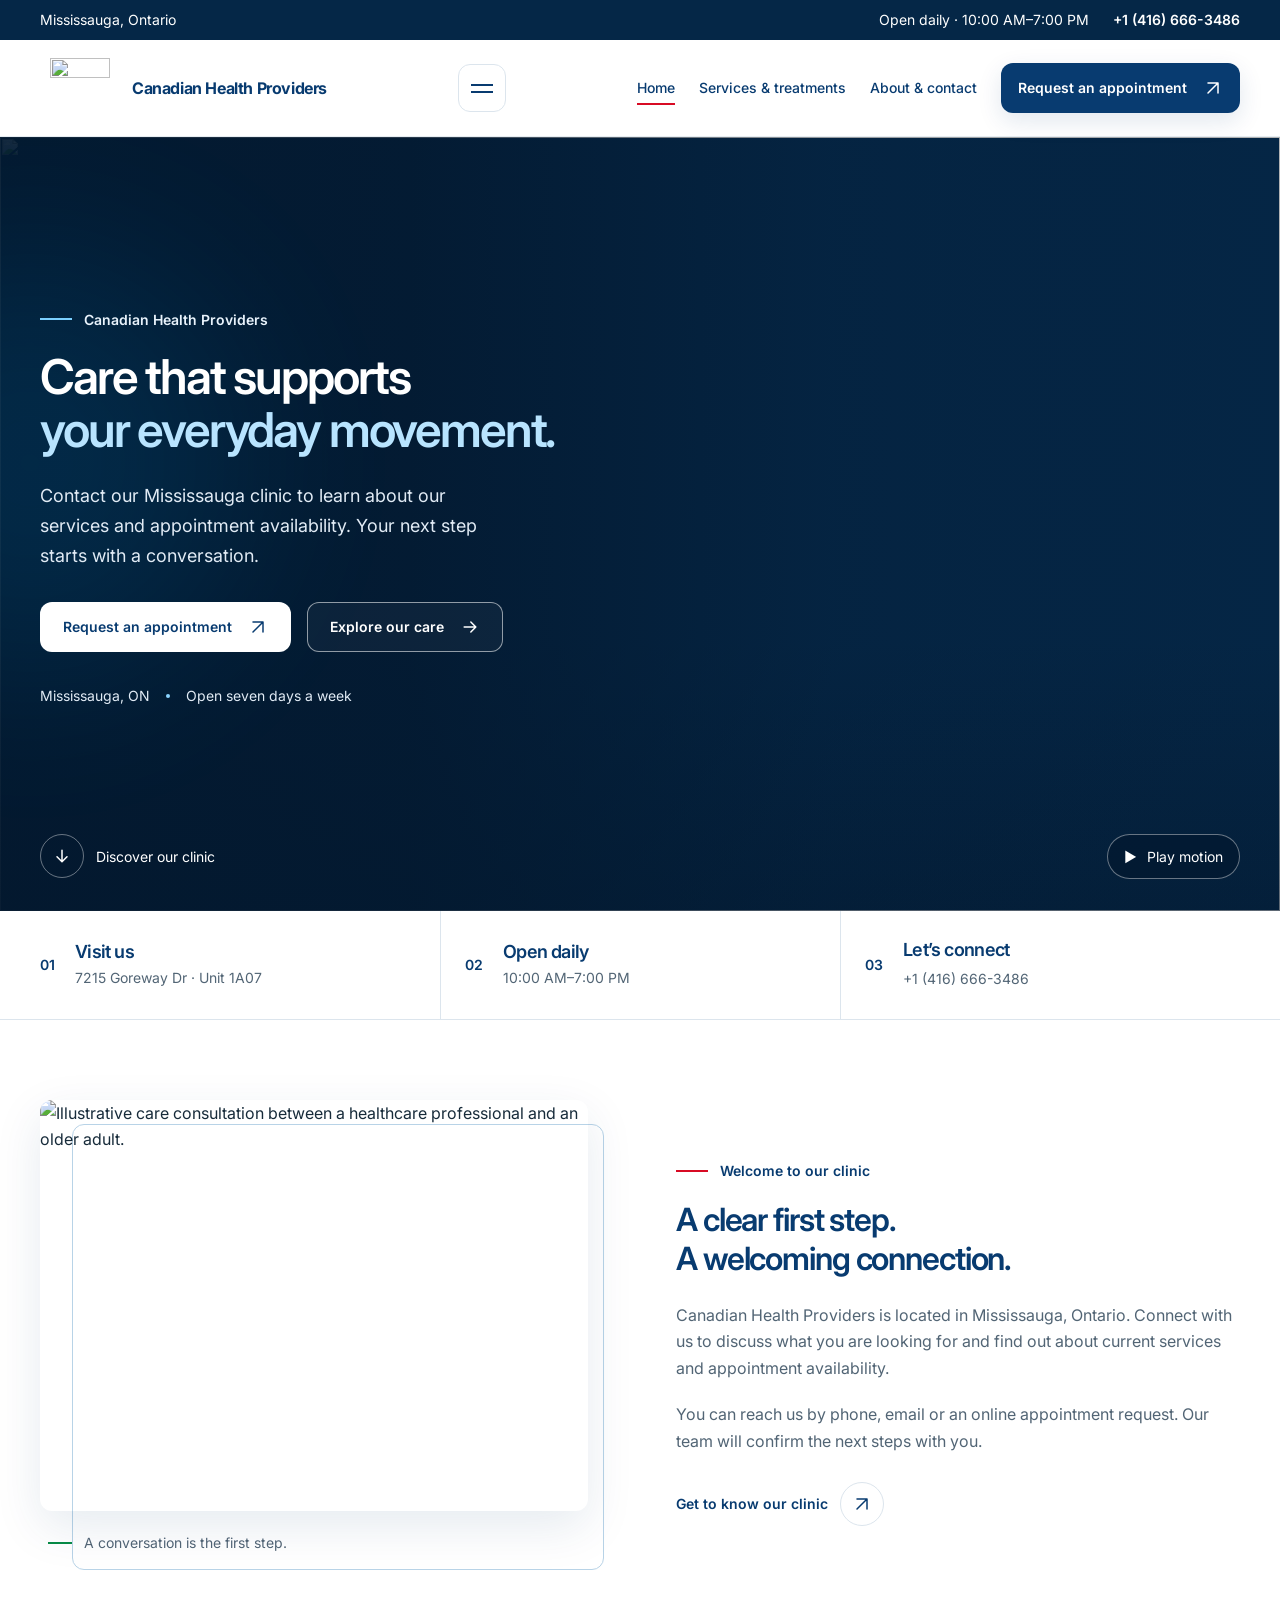
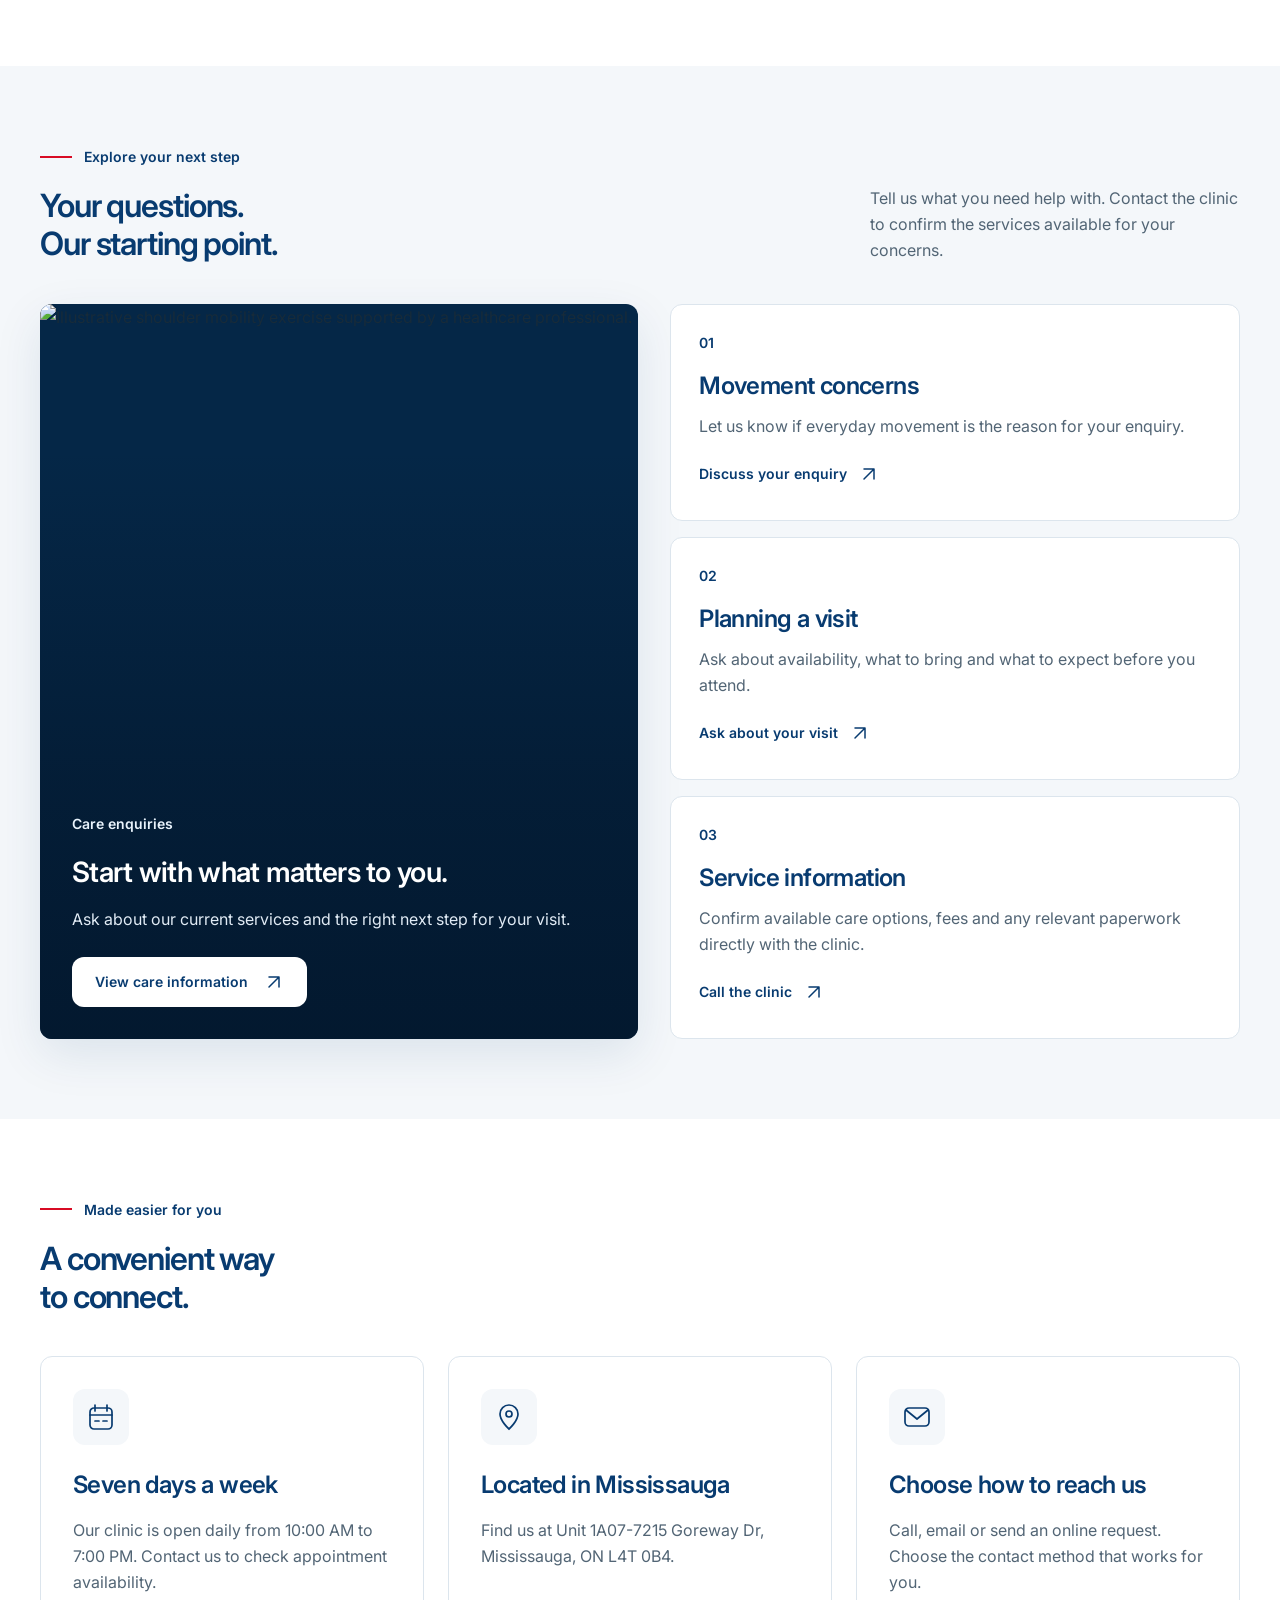
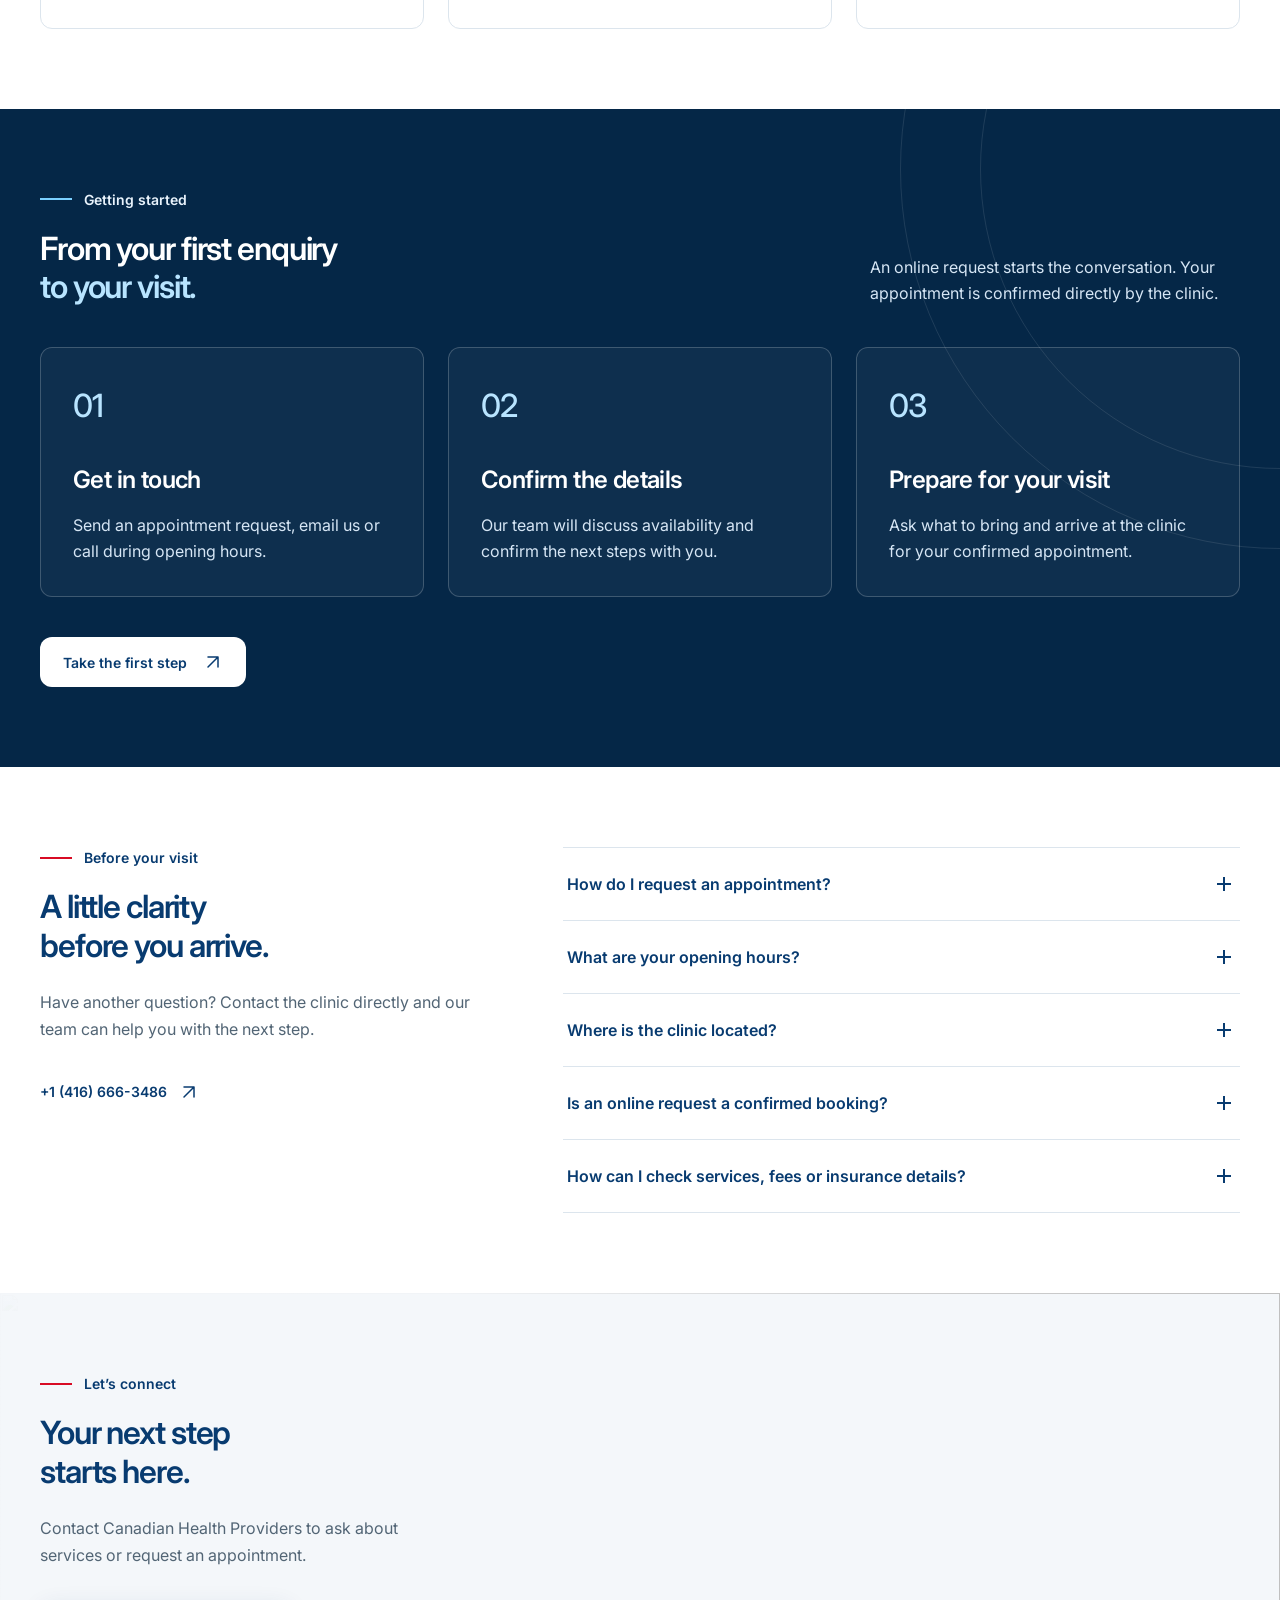
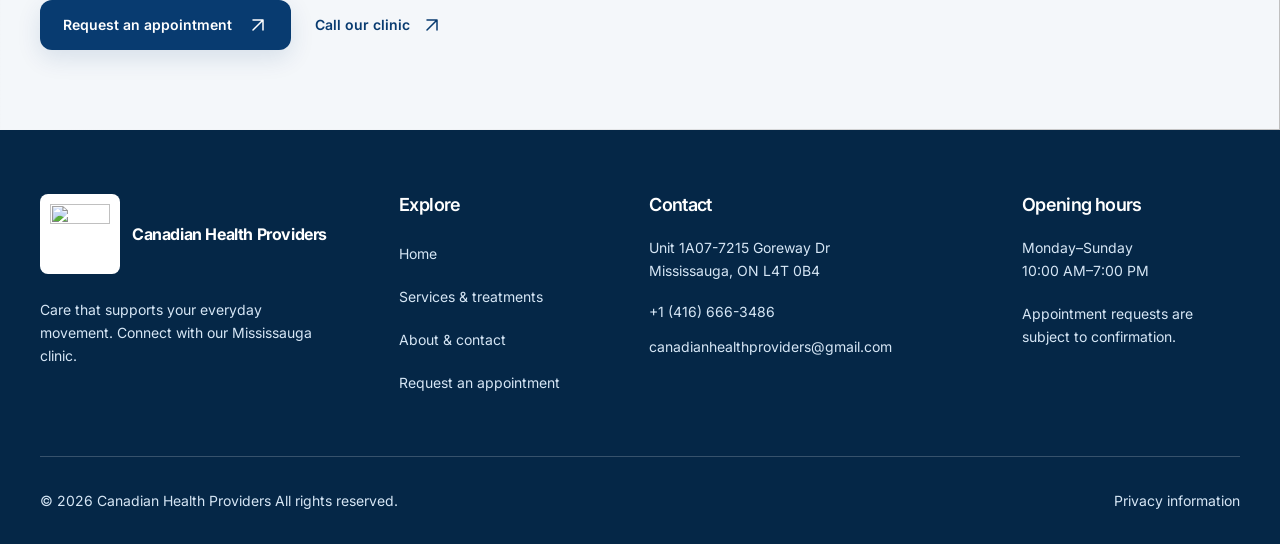
==== index.html @ deeae1c4 "Initial website upload" ====
<!DOCTYPE html>
<html lang="en-CA">
<head>
  <meta charset="UTF-8">
  <meta name="viewport" content="width=device-width, initial-scale=1">
  <meta name="theme-color" content="#083B70">

  <title>Canadian Health Providers | Mississauga</title>
  <meta
    name="description"
    content="Connect with Canadian Health Providers in Mississauga. Explore our care approach, find our clinic and request an appointment."
  >

  <link rel="icon" type="image/png" href="Images/logo.png">
  <link rel="preconnect" href="https://fonts.googleapis.com">
  <link rel="preconnect" href="https://fonts.gstatic.com" crossorigin>
  <link
    href="https://fonts.googleapis.com/css2?family=Inter:wght@400;500;600;700&display=swap"
    rel="stylesheet"
  >
  <link rel="stylesheet" href="style.css">
  <script src="script.js" defer></script>
</head>

<body class="page-home">
    <!-- Animated opening screen -->
<div
  class="opening-screen"
  id="opening-screen"
  aria-hidden="true"
  hidden
>
  <div class="opening-screen__content">
    <div class="opening-screen__logo">
      <img
        src="Images/logo.png"
        alt=""
        width="160"
        height="160"
      >
    </div>

    <p class="opening-screen__name">
      Canadian Health Providers
    </p>

    <div class="opening-screen__line"></div>
  </div>
</div>
  <a class="skip-link" href="#main-content">Skip to content</a>

  <!-- Decorative custom cursor; enabled for mouse users by JavaScript. -->
  <div class="custom-cursor" aria-hidden="true" hidden>
    <span class="custom-cursor__dot"></span>
    <span class="custom-cursor__ring"></span>
    <svg viewBox="0 0 24 24" fill="none">
      <path
        d="M6 18 18 6M6 6h12v12"
        stroke="currentColor"
        stroke-width="1.8"
        stroke-linecap="round"
        stroke-linejoin="round"
      />
    </svg>
  </div>

  <!-- Shared arrow icon. -->
  <svg
    class="svg-definitions"
    width="0"
    height="0"
    aria-hidden="true"
    focusable="false"
  >
    <defs>
      <symbol id="icon-arrow" viewBox="0 0 24 24">
        <path
          d="M5 12h14m-6-6 6 6-6 6"
          fill="none"
          stroke="currentColor"
          stroke-width="1.8"
          stroke-linecap="round"
          stroke-linejoin="round"
        />
      </symbol>
      <symbol id="icon-arrow-up-right" viewBox="0 0 24 24">
        <path
          d="M6 18 18 6M6 6h12v12"
          fill="none"
          stroke="currentColor"
          stroke-width="1.8"
          stroke-linecap="round"
          stroke-linejoin="round"
        />
      </symbol>
    </defs>
  </svg>

  <div class="topbar">
    <div class="container topbar__inner">
      <p>Mississauga, Ontario</p>

      <div class="topbar__contact">
        <span>Open daily · 10:00 AM–7:00 PM</span>
        <a href="tel:+14166663486">+1 (416) 666-3486</a>
      </div>
    </div>
  </div>

  <header class="site-header" id="site-header">
    <div class="container header__inner">
      <a
        class="brand"
        href="index.html"
        aria-label="Canadian Health Providers — Home"
      >
        <span class="brand__logo">
          <img
            src="Images/logo.png"
            alt=""
            width="72"
            height="72"
          >
        </span>

        <span class="brand__text">
  <span class="brand__name">Canadian Health Providers</span>
</span>
      </a>

      <!-- JavaScript enables the mobile menu button. -->
      <button
        class="menu-toggle"
        type="button"
        aria-label="Open navigation"
        aria-controls="primary-navigation"
        aria-expanded="false"
        hidden
      >
        <span></span>
        <span></span>
      </button>

      <nav
        class="primary-navigation"
        id="primary-navigation"
        aria-label="Main navigation"
      >
        <ul class="navigation-list">
          <li>
            <a href="index.html" aria-current="page">Home</a>
          </li>
          <li>
            <a href="services.html">Services &amp; treatments</a>
          </li>
          <li>
            <a href="about-contact.html">About &amp; contact</a>
          </li>
        </ul>

        <a
          class="button button--primary header__appointment"
          href="about-contact.html#appointment"
        >
          <span>Request an appointment</span>
          <svg class="icon" aria-hidden="true">
            <use href="#icon-arrow-up-right"></use>
          </svg>
        </a>
      </nav>
    </div>
  </header>

  <main id="main-content">
    <!-- CINEMATIC HERO -->
    <section class="hero" aria-labelledby="hero-title">
      <div class="hero__media" aria-hidden="true">
        <!-- Remains visible if video cannot load or motion is reduced. -->
        <img
          class="hero__poster"
          src="Images/hero-3d-health.png"
          alt=""
          width="1672"
          height="941"
          fetchpriority="high"
        >

        <!-- JavaScript starts playback when motion preferences allow. -->
        <video
          class="hero__video"
          id="hero-video"
          muted
          loop
          playsinline
          preload="none"
          poster="Video/hero-3d-health.mp4"
          tabindex="-1"
        >
          <source
            src="Video/hero-3d-health.mp4"
            type="video/mp4"
          >
        </video>

        <div class="hero__overlay"></div>
        <div class="hero__glow hero__glow--blue"></div>
      </div>

      <div class="container hero__inner">
        <div class="hero__content">
          <p class="eyebrow eyebrow--light" data-reveal>
            <span class="eyebrow__line" aria-hidden="true"></span>
            Canadian Health Providers
          </p>

          <h1 id="hero-title" data-reveal>
            Care that supports
            <span class="hero__title-accent">your everyday movement.</span>
          </h1>

          <p class="hero__description" data-reveal>
            Contact our Mississauga clinic to learn about our services
            and appointment availability. Your next step starts with
            a conversation.
          </p>

          <div class="hero__actions" data-reveal>
            <a
              class="button button--light"
              href="about-contact.html#appointment"
            >
              <span>Request an appointment</span>
              <svg class="icon" aria-hidden="true">
                <use href="#icon-arrow-up-right"></use>
              </svg>
            </a>

            <a
              class="button button--outline-light"
              href="services.html"
            >
              <span>Explore our care</span>
              <svg class="icon" aria-hidden="true">
                <use href="#icon-arrow"></use>
              </svg>
            </a>
          </div>

          <div class="hero__details" data-reveal>
            <span>Mississauga, ON</span>
            <span class="hero__details-divider" aria-hidden="true"></span>
            <span>Open seven days a week</span>
          </div>
        </div>
      </div>

      <div class="container hero__bottom">
        <a class="scroll-cue" href="#welcome">
          <span class="scroll-cue__circle" aria-hidden="true">
            <svg viewBox="0 0 24 24" fill="none">
              <path
                d="M12 5v14m-6-6 6 6 6-6"
                stroke="currentColor"
                stroke-width="1.8"
                stroke-linecap="round"
                stroke-linejoin="round"
              />
            </svg>
          </span>
          <span>Discover our clinic</span>
        </a>

        <button
          class="video-control"
          type="button"
          aria-controls="hero-video"
          aria-label="Pause background video"
          hidden
        >
          <span class="video-control__icon" aria-hidden="true">Ⅱ</span>
          <span class="video-control__label">Pause motion</span>
        </button>
      </div>
    </section>

    <!-- CONFIRMED CLINIC INFORMATION -->
    <section class="clinic-strip" aria-label="Clinic information">
      <div class="container clinic-strip__grid">
        <div class="clinic-strip__item">
          <span class="clinic-strip__number" aria-hidden="true">01</span>
          <div>
            <h2>Visit us</h2>
            <p>7215 Goreway Dr · Unit 1A07</p>
          </div>
        </div>

        <div class="clinic-strip__item">
          <span class="clinic-strip__number" aria-hidden="true">02</span>
          <div>
            <h2>Open daily</h2>
            <p>10:00 AM–7:00 PM</p>
          </div>
        </div>

        <div class="clinic-strip__item">
          <span class="clinic-strip__number" aria-hidden="true">03</span>
          <div>
            <h2>Let’s connect</h2>
            <a href="tel:+14166663486">+1 (416) 666-3486</a>
          </div>
        </div>
      </div>
    </section>

    <!-- WELCOME / ABOUT PREVIEW -->
    <section
      class="section welcome"
      id="welcome"
      aria-labelledby="welcome-title"
    >
      <div class="container split-layout">
        <div class="visual-composition" data-reveal>
          <div class="visual-composition__frame" data-tilt>
            <img
              src="Images/personalised-care.png"
              alt="Illustrative care consultation between a healthcare professional and an older adult."
              width="1448"
              height="1086"
              loading="lazy"
              decoding="async"
            >
          </div>

          <div class="visual-composition__accent" aria-hidden="true"></div>

          <div class="visual-caption">
            <span class="visual-caption__line" aria-hidden="true"></span>
            <p>A conversation is the first step.</p>
          </div>
        </div>

        <div class="section-copy">
          <p class="eyebrow" data-reveal>
            <span class="eyebrow__line" aria-hidden="true"></span>
            Welcome to our clinic
          </p>

          <h2 id="welcome-title" data-reveal>
            A clear first step.
            <span class="text-accent">A welcoming connection.</span>
          </h2>

          <p data-reveal>
            Canadian Health Providers is located in Mississauga,
            Ontario. Connect with us to discuss what you are looking
            for and find out about current services and appointment
            availability.
          </p>

          <p data-reveal>
            You can reach us by phone, email or an online appointment
            request. Our team will confirm the next steps with you.
          </p>

          <a
            class="text-link"
            href="about-contact.html"
            data-reveal
          >
            <span>Get to know our clinic</span>
            <span class="text-link__arrow" aria-hidden="true">
              <svg class="icon">
                <use href="#icon-arrow-up-right"></use>
              </svg>
            </span>
          </a>
        </div>
      </div>
    </section>

    <!-- CARE OVERVIEW -->
    <section
      class="section care-overview section--surface"
      aria-labelledby="care-title"
    >
      <div class="container">
        <div class="section-heading">
          <div>
            <p class="eyebrow" data-reveal>
              <span class="eyebrow__line" aria-hidden="true"></span>
              Explore your next step
            </p>

            <h2 id="care-title" data-reveal>
              Your questions.
              <span class="text-accent">Our starting point.</span>
            </h2>
          </div>

          <p class="section-heading__description" data-reveal>
            Tell us what you need help with. Contact the clinic to
            confirm the services available for your concerns.
          </p>
        </div>

        <!-- General enquiry topics, not an unconfirmed service list. -->
        <div class="care-grid">
          <article class="care-feature" data-reveal data-tilt>
            <img
              src="Images/physiotherapy-care.png"
              alt="Illustrative shoulder mobility exercise supported by a healthcare professional."
              width="1448"
              height="1086"
              loading="lazy"
              decoding="async"
            >

            <div class="care-feature__overlay"></div>

            <div class="care-feature__content">
              <p class="eyebrow eyebrow--light">Care enquiries</p>
              <h3>Start with what matters to you.</h3>
              <p>
                Ask about our current services and the right next step
                for your visit.
              </p>

              <a class="button button--light" href="services.html">
                <span>View care information</span>
                <svg class="icon" aria-hidden="true">
                  <use href="#icon-arrow-up-right"></use>
                </svg>
              </a>
            </div>
          </article>

          <div class="care-topics">
            <article class="topic-card" data-reveal>
              <span class="topic-card__number">01</span>
              <h3>Movement concerns</h3>
              <p>
                Let us know if everyday movement is the reason
                for your enquiry.
              </p>
              <a
                class="text-link"
                href="about-contact.html#appointment"
              >
                <span>Discuss your enquiry</span>
                <svg class="icon" aria-hidden="true">
                  <use href="#icon-arrow-up-right"></use>
                </svg>
              </a>
            </article>

            <article class="topic-card" data-reveal>
              <span class="topic-card__number">02</span>
              <h3>Planning a visit</h3>
              <p>
                Ask about availability, what to bring and what to
                expect before you attend.
              </p>
              <a
                class="text-link"
                href="about-contact.html#appointment"
              >
                <span>Ask about your visit</span>
                <svg class="icon" aria-hidden="true">
                  <use href="#icon-arrow-up-right"></use>
                </svg>
              </a>
            </article>

            <article class="topic-card" data-reveal>
              <span class="topic-card__number">03</span>
              <h3>Service information</h3>
              <p>
                Confirm available care options, fees and any
                relevant paperwork directly with the clinic.
              </p>
              <a
                class="text-link"
                href="tel:+14166663486"
              >
                <span>Call the clinic</span>
                <svg class="icon" aria-hidden="true">
                  <use href="#icon-arrow-up-right"></use>
                </svg>
              </a>
            </article>
          </div>
        </div>
      </div>
    </section>

    <!-- WHY CONNECT -->
    <section
      class="section clinic-benefits"
      aria-labelledby="benefits-title"
    >
      <div class="container">
        <div class="section-heading">
          <div>
            <p class="eyebrow" data-reveal>
              <span class="eyebrow__line" aria-hidden="true"></span>
              Made easier for you
            </p>
            <h2 id="benefits-title" data-reveal>
              A convenient way
              <span class="text-accent">to connect.</span>
            </h2>
          </div>
        </div>

        <div class="benefits-grid">
          <article class="benefit-card" data-reveal data-tilt>
            <div class="benefit-card__icon" aria-hidden="true">
              <svg viewBox="0 0 32 32" fill="none">
                <rect
                  x="5" y="7" width="22" height="21" rx="4"
                  stroke="currentColor" stroke-width="1.7"
                />
                <path
                  d="M10 4v6m12-6v6M5 14h22m-17 6h4m4 0h4"
                  stroke="currentColor" stroke-width="1.7"
                  stroke-linecap="round"
                />
              </svg>
            </div>
            <h3>Seven days a week</h3>
            <p>
              Our clinic is open daily from 10:00 AM to 7:00 PM.
              Contact us to check appointment availability.
            </p>
          </article>

          <article class="benefit-card" data-reveal data-tilt>
            <div class="benefit-card__icon" aria-hidden="true">
              <svg viewBox="0 0 32 32" fill="none">
                <path
                  d="M25 13c0 7-9 15-9 15S7 20 7 13a9 9 0 1 1 18 0Z"
                  stroke="currentColor" stroke-width="1.7"
                />
                <circle
                  cx="16" cy="13" r="3"
                  stroke="currentColor" stroke-width="1.7"
                />
              </svg>
            </div>
            <h3>Located in Mississauga</h3>
            <p>
              Find us at Unit 1A07-7215 Goreway Dr,
              Mississauga, ON L4T 0B4.
            </p>
          </article>

          <article class="benefit-card" data-reveal data-tilt>
            <div class="benefit-card__icon" aria-hidden="true">
              <svg viewBox="0 0 32 32" fill="none">
                <rect
                  x="4" y="7" width="24" height="18" rx="4"
                  stroke="currentColor" stroke-width="1.7"
                />
                <path
                  d="m5 9 11 9L27 9"
                  stroke="currentColor" stroke-width="1.7"
                  stroke-linecap="round" stroke-linejoin="round"
                />
              </svg>
            </div>
            <h3>Choose how to reach us</h3>
            <p>
              Call, email or send an online request. Choose the
              contact method that works for you.
            </p>
          </article>
        </div>
      </div>
    </section>

    <!-- APPOINTMENT PROCESS -->
    <section
      class="section process section--navy"
      aria-labelledby="process-title"
    >
      <div class="process__decoration" aria-hidden="true">
        <span></span>
        <span></span>
      </div>

      <div class="container">
        <div class="section-heading">
          <div>
            <p class="eyebrow eyebrow--light" data-reveal>
              <span class="eyebrow__line" aria-hidden="true"></span>
              Getting started
            </p>
            <h2 id="process-title" data-reveal>
              From your first enquiry
              <span class="text-accent-light">to your visit.</span>
            </h2>
          </div>

          <p class="section-heading__description" data-reveal>
            An online request starts the conversation.
            Your appointment is confirmed directly by the clinic.
          </p>
        </div>

        <ol class="process-grid">
          <li class="process-card" data-reveal>
            <span class="process-card__number">01</span>
            <h3>Get in touch</h3>
            <p>
              Send an appointment request, email us or call
              during opening hours.
            </p>
          </li>

          <li class="process-card" data-reveal>
            <span class="process-card__number">02</span>
            <h3>Confirm the details</h3>
            <p>
              Our team will discuss availability and confirm
              the next steps with you.
            </p>
          </li>

          <li class="process-card" data-reveal>
            <span class="process-card__number">03</span>
            <h3>Prepare for your visit</h3>
            <p>
              Ask what to bring and arrive at the clinic
              for your confirmed appointment.
            </p>
          </li>
        </ol>

        <div class="section-action" data-reveal>
          <a
            class="button button--light"
            href="about-contact.html#appointment"
          >
            <span>Take the first step</span>
            <svg class="icon" aria-hidden="true">
              <use href="#icon-arrow-up-right"></use>
            </svg>
          </a>
        </div>
      </div>
    </section>

    <!--
      TEAM SECTION TEMPLATE
      Keep hidden until real photos, names and credentials are supplied.
      Future CSS must preserve the hidden attribute.
    -->
    <section
      class="section team-section"
      id="team"
      aria-labelledby="team-title"
      hidden
    >
      <div class="container">
        <div class="section-heading">
          <div>
            <p class="eyebrow">The people behind your care</p>
            <h2 id="team-title">Meet our team</h2>
          </div>
        </div>

        <div class="team-grid">
          <article class="team-card">
            <div class="team-card__photo"></div>
            <div class="team-card__content">
              <h3>Team member name</h3>
              <p class="team-card__role">Confirmed role</p>
              <p>Approved profile and qualifications.</p>
            </div>
          </article>

          <article class="team-card">
            <div class="team-card__photo"></div>
            <div class="team-card__content">
              <h3>Team member name</h3>
              <p class="team-card__role">Confirmed role</p>
              <p>Approved profile and qualifications.</p>
            </div>
          </article>

          <article class="team-card">
            <div class="team-card__photo"></div>
            <div class="team-card__content">
              <h3>Team member name</h3>
              <p class="team-card__role">Confirmed role</p>
              <p>Approved profile and qualifications.</p>
            </div>
          </article>
        </div>
      </div>
    </section>

    <!-- FAQ: ONLY CURRENTLY CONFIRMED INFORMATION -->
    <section
      class="section faq-section"
      aria-labelledby="faq-title"
    >
      <div class="container faq-layout">
        <div class="section-copy">
          <p class="eyebrow" data-reveal>
            <span class="eyebrow__line" aria-hidden="true"></span>
            Before your visit
          </p>

          <h2 id="faq-title" data-reveal>
            A little clarity
            <span class="text-accent">before you arrive.</span>
          </h2>

          <p data-reveal>
            Have another question? Contact the clinic directly
            and our team can help you with the next step.
          </p>

          <a
            class="text-link"
            href="tel:+14166663486"
            data-reveal
          >
            <span>+1 (416) 666-3486</span>
            <svg class="icon" aria-hidden="true">
              <use href="#icon-arrow-up-right"></use>
            </svg>
          </a>
        </div>

        <div class="faq-list" data-reveal>
          <details class="faq-item">
            <summary>
              <span>How do I request an appointment?</span>
              <span class="faq-item__indicator" aria-hidden="true"></span>
            </summary>
            <div class="faq-item__answer">
              <p>
                Use the online request form, email
                <a href="mailto:canadianhealthproviders@gmail.com">
                  canadianhealthproviders@gmail.com
                </a>
                or call
                <a href="tel:+14166663486">+1 (416) 666-3486</a>.
                The clinic will confirm appointment availability.
              </p>
            </div>
          </details>

          <details class="faq-item">
            <summary>
              <span>What are your opening hours?</span>
              <span class="faq-item__indicator" aria-hidden="true"></span>
            </summary>
            <div class="faq-item__answer">
              <p>
                We are open Monday through Sunday,
                from 10:00 AM to 7:00 PM.
              </p>
            </div>
          </details>

          <details class="faq-item">
            <summary>
              <span>Where is the clinic located?</span>
              <span class="faq-item__indicator" aria-hidden="true"></span>
            </summary>
            <div class="faq-item__answer">
              <p>
                Unit 1A07-7215 Goreway Dr,
                Mississauga, ON L4T 0B4.
              </p>
            </div>
          </details>

          <details class="faq-item">
            <summary>
              <span>Is an online request a confirmed booking?</span>
              <span class="faq-item__indicator" aria-hidden="true"></span>
            </summary>
            <div class="faq-item__answer">
              <p>
                No. An appointment request is subject to confirmation.
                Please wait for the clinic to confirm your appointment
                date and time.
              </p>
            </div>
          </details>

          <details class="faq-item">
            <summary>
              <span>How can I check services, fees or insurance details?</span>
              <span class="faq-item__indicator" aria-hidden="true"></span>
            </summary>
            <div class="faq-item__answer">
              <p>
                Please contact the clinic before your visit for current
                service information, fees, referral requirements and
                insurance or billing arrangements.
              </p>
            </div>
          </details>
        </div>
      </div>
    </section>

    <!-- CINEMATIC CONTACT BANNER -->
    <section
      class="contact-banner"
      aria-labelledby="contact-banner-title"
    >
      <div class="contact-banner__media" aria-hidden="true">
        <img
          src="Images/contact-banner.png"
          alt=""
          width="1672"
          height="941"
          loading="lazy"
          decoding="async"
        >
        <div class="contact-banner__overlay"></div>
      </div>

      <div class="container contact-banner__inner">
        <div class="contact-banner__content">
          <p class="eyebrow" data-reveal>
            <span class="eyebrow__line" aria-hidden="true"></span>
            Let’s connect
          </p>

          <h2 id="contact-banner-title" data-reveal>
            Your next step
            <span class="text-accent">starts here.</span>
          </h2>

          <p data-reveal>
            Contact Canadian Health Providers to ask about
            services or request an appointment.
          </p>

          <div class="contact-banner__actions" data-reveal>
            <a
              class="button button--primary"
              href="about-contact.html#appointment"
            >
              <span>Request an appointment</span>
              <svg class="icon" aria-hidden="true">
                <use href="#icon-arrow-up-right"></use>
              </svg>
            </a>

            <a
              class="text-link"
              href="tel:+14166663486"
            >
              <span>Call our clinic</span>
              <svg class="icon" aria-hidden="true">
                <use href="#icon-arrow-up-right"></use>
              </svg>
            </a>
          </div>
        </div>
      </div>
    </section>
  </main>

  <!-- FOOTER -->
  <footer class="site-footer">
    <div class="container footer__main">
      <div class="footer__brand-column">
        <a
          class="brand brand--footer"
          href="index.html"
          aria-label="Canadian Health Providers — Home"
        >
          <span class="brand__logo">
            <img
              src="Images/logo.png"
              alt=""
              width="72"
              height="72"
              loading="lazy"
            >
          </span>

          <span class="brand__text">
  <span class="brand__name">Canadian Health Providers</span>
</span>
        </a>

        <p>
          Care that supports your everyday movement.
          Connect with our Mississauga clinic.
        </p>
      </div>

      <div class="footer__column">
        <h2>Explore</h2>
        <nav aria-label="Footer navigation">
          <ul>
            <li><a href="index.html">Home</a></li>
            <li>
              <a href="services.html">Services &amp; treatments</a>
            </li>
            <li>
              <a href="about-contact.html">About &amp; contact</a>
            </li>
            <li>
              <a href="about-contact.html#appointment">
                Request an appointment
              </a>
            </li>
          </ul>
        </nav>
      </div>

      <div class="footer__column">
        <h2>Contact</h2>
        <address>
          <p>
            Unit 1A07-7215 Goreway Dr<br>
            Mississauga, ON L4T 0B4
          </p>
          <a href="tel:+14166663486">+1 (416) 666-3486</a>
          <a href="mailto:canadianhealthproviders@gmail.com">
            canadianhealthproviders@gmail.com
          </a>
        </address>
      </div>

      <div class="footer__column">
        <h2>Opening hours</h2>
        <p>Monday–Sunday</p>
        <p>10:00 AM–7:00 PM</p>
        <p class="footer__note">
          Appointment requests are subject to confirmation.
        </p>
      </div>
    </div>

    <div class="container footer__bottom">
      <p>
        &copy; <span data-current-year>2026</span>
        Canadian Health Providers All rights reserved.
      </p>

      <a href="about-contact.html#privacy">Privacy information</a>
    </div>
  </footer>

  <a
    class="mobile-appointment"
    href="about-contact.html#appointment"
  >
    <span>Request an appointment</span>
    <svg class="icon" aria-hidden="true">
      <use href="#icon-arrow-up-right"></use>
    </svg>
  </a>

  <a
    class="back-to-top"
    href="#site-header"
    aria-label="Back to top"
    hidden
  >
    <svg viewBox="0 0 24 24" fill="none" aria-hidden="true">
      <path
        d="M12 19V5m-6 6 6-6 6 6"
        stroke="currentColor"
        stroke-width="1.8"
        stroke-linecap="round"
        stroke-linejoin="round"
      />
    </svg>
  </a>
</body>
</html>
---- style.css ----
/* =========================================
   Canadian Health ProvidersS — SHARED STYLES
   ========================================= */

:root {
  --navy: #083b70;
  --navy-deep: #052747;
  --red: #d80b24;
  --green: #078b46;
  --blue: #009dea;
  --ink: #172b3a;
  --surface: #f4f7fa;
  --white: #ffffff;
  --muted: #526575;
  --border: #dce5ed;
  --radius: 12px;
  --shadow: 0 16px 48px rgb(8 59 112 / 10%);
  --ease: cubic-bezier(.22, 1, .36, 1);
  --header-height: 96px;
}

*,
*::before,
*::after {
  box-sizing: border-box;
}

[hidden] {
  display: none !important;
}

html {
  scroll-behavior: smooth;
  scroll-padding-top: calc(var(--header-height) + 24px);
}

body {
  margin: 0;
  color: var(--ink);
  background: var(--white);
  font-family: "Inter", Arial, sans-serif;
  font-size: 16px;
  line-height: 1.65;
  -webkit-font-smoothing: antialiased;
}

body.menu-open {
  overflow: hidden;
}

::selection {
  color: var(--white);
  background: var(--navy);
}

h1,
h2,
h3,
p,
ul,
ol,
figure {
  margin: 0;
}

h1,
h2,
h3 {
  color: var(--navy);
  font-weight: 600;
  text-wrap: balance;
}

h1 {
  font-size: clamp(36px, 4vw, 48px);
  line-height: 1.12;
  letter-spacing: -.045em;
}

h2 {
  font-size: clamp(28px, 3vw, 32px);
  line-height: 1.2;
  letter-spacing: -.035em;
}

h3 {
  font-size: clamp(20px, 2vw, 24px);
  line-height: 1.3;
  letter-spacing: -.025em;
}

p {
  overflow-wrap: break-word;
}

a {
  color: var(--navy);
  text-decoration: none;
  text-underline-offset: 4px;
}

button,
input,
select,
textarea {
  font: inherit;
}

button,
select {
  cursor: pointer;
}

button {
  color: inherit;
}

button,
input,
select,
textarea {
  -webkit-tap-highlight-color: transparent;
}

img,
video {
  display: block;
  max-width: 100%;
}

img {
  height: auto;
}

svg {
  display: block;
}

address {
  font-style: normal;
}

button,
a,
input,
select,
textarea,
summary {
  touch-action: manipulation;
}

:focus-visible {
  outline: 3px solid var(--navy);
  outline-offset: 5px;
}

.section--navy :focus-visible,
.hero :focus-visible,
.page-hero :focus-visible,
.site-footer :focus-visible {
  outline-color: var(--white);
}

.container {
  width: min(1200px, calc(100% - 48px));
  margin-inline: auto;
}

.section {
  padding-block: 80px;
  position: relative;
}

.section--surface {
  background: var(--surface);
}

.section--navy {
  color: var(--white);
  background: var(--navy-deep);
  overflow: hidden;
}

.section--navy h2,
.section--navy h3 {
  color: var(--white);
}

.icon {
  width: 24px;
  height: 24px;
  flex-shrink: 0;
}

.svg-definitions {
  position: absolute;
  overflow: hidden;
  pointer-events: none;
}

.skip-link {
  position: fixed;
  top: 12px;
  left: 24px;
  z-index: 1000;
  padding: 12px 20px;
  border-radius: 8px;
  background: var(--white);
  color: var(--navy);
  transform: translateY(-160%);
}

.skip-link:focus {
  transform: translateY(0);
}

/* Buttons and links */

.button {
  min-height: 48px;
  display: inline-flex;
  align-items: center;
  justify-content: center;
  gap: 16px;
  padding: 14px 22px;
  border: 1px solid transparent;
  border-radius: var(--radius);
  font-size: 14px;
  font-weight: 600;
  line-height: 1.4;
  text-align: center;
  transition:
    transform .35s var(--ease),
    background .25s ease,
    box-shadow .35s ease;
}

.button .icon {
  width: 20px;
  height: 20px;
  transition: transform .35s var(--ease);
}

.button--primary {
  background: var(--navy);
  color: var(--white);
  box-shadow: 0 8px 24px rgb(8 59 112 / 12%);
}

.button--light {
  background: var(--white);
  color: var(--navy);
}

.button--outline-light {
  color: var(--white);
  border-color: rgb(255 255 255 / 55%);
  background: rgb(255 255 255 / 4%);
}

.text-link {
  display: inline-flex;
  align-items: center;
  gap: 12px;
  min-height: 44px;
  font-weight: 600;
  font-size: 14px;
}

.text-link .icon {
  width: 20px;
  height: 20px;
  transition: transform .35s var(--ease);
}

.text-link__arrow {
  display: grid;
  place-items: center;
  width: 44px;
  height: 44px;
  border: 1px solid var(--border);
  border-radius: 50%;
}

.eyebrow {
  display: flex;
  align-items: center;
  gap: 12px;
  margin-bottom: 20px;
  color: var(--navy);
  font-size: 14px;
  font-weight: 600;
  line-height: 1.5;
}

.eyebrow__line {
  width: 32px;
  height: 2px;
  flex-shrink: 0;
  background: var(--red);
}

.eyebrow--light {
  color: #e9f3fc;
}

.eyebrow--light .eyebrow__line {
  background: #7bd0ff;
}

.text-accent {
  display: block;
  color: var(--navy);
}

.text-accent-light,
.hero__title-accent {
  display: block;
  color: #b8e4ff;
}

/* Header */

.topbar {
  background: var(--navy-deep);
  color: var(--white);
  font-size: 14px;
}

.topbar__inner,
.topbar__contact {
  display: flex;
  align-items: center;
  gap: 24px;
}

.topbar__inner {
  justify-content: space-between;
  min-height: 40px;
}

.topbar a {
  color: var(--white);
  font-weight: 600;
}

.site-header {
  position: sticky;
  top: 0;
  z-index: 100;
  background: rgb(255 255 255 / 96%);
  border-bottom: 1px solid rgb(220 229 237 / 70%);
  transition: box-shadow .3s ease;
}

.site-header.is-scrolled {
  box-shadow: 0 8px 32px rgb(8 59 112 / 8%);
}

.header__inner {
  display: flex;
  align-items: center;
  justify-content: space-between;
  gap: 24px;
  min-height: var(--header-height);
}

.brand {
  display: inline-flex;
  align-items: center;
  gap: 12px;
  flex-shrink: 0;
}

.brand__logo {
  display: grid;
  place-items: center;
  padding: 10px;
  background: var(--white);
}

/* Preserve the original logo aspect ratio and artwork. */
.brand__logo img {
  width: 60px;
  height: auto;
  max-height: 72px;
  object-fit: contain;
}

.brand__text {
  display: flex;
  flex-direction: column;
  color: var(--navy);
}

.brand__name {
  font-size: 16px;
  font-weight: 700;
  line-height: 1.25;
  letter-spacing: -.025em;
}

.primary-navigation {
  display: flex;
  align-items: center;
  gap: 24px;
}

.navigation-list {
  display: flex;
  align-items: center;
  gap: 24px;
  padding: 0;
  list-style: none;
}

.navigation-list a {
  position: relative;
  display: flex;
  align-items: center;
  min-height: 44px;
  font-size: 14px;
  font-weight: 500;
  white-space: nowrap;
}

.navigation-list a::after {
  content: "";
  position: absolute;
  left: 0;
  right: 0;
  bottom: 5px;
  height: 2px;
  background: var(--red);
  transform: scaleX(0);
  transform-origin: left;
  transition: transform .3s var(--ease);
}

.navigation-list a[aria-current="page"]::after {
  transform: scaleX(1);
}

.header__appointment {
  padding-inline: 16px;
}

.menu-toggle {
  width: 48px;
  height: 48px;
  padding: 12px;
  border: 1px solid var(--border);
  border-radius: 12px;
  background: var(--white);
  flex-shrink: 0;
}

.menu-toggle span {
  display: block;
  width: 22px;
  height: 2px;
  margin-block: 5px;
  background: var(--navy);
  transition: transform .3s ease;
}

.menu-toggle[aria-expanded="true"] span:first-child {
  transform: translateY(3.5px) rotate(45deg);
}

.menu-toggle[aria-expanded="true"] span:last-child {
  transform: translateY(-3.5px) rotate(-45deg);
}

/* Cinematic home hero */

.hero {
  position: relative;
  min-height: 640px;
  min-height: min(780px, 86svh);
  display: flex;
  align-items: center;
  isolation: isolate;
  overflow: hidden;
  color: var(--white);
  background: var(--navy-deep);
}

.hero__media,
.hero__poster,
.hero__video,
.hero__overlay,
.page-hero__media,
.page-hero__media img,
.page-hero__overlay,
.contact-banner__media,
.contact-banner__media img,
.contact-banner__overlay {
  position: absolute;
  inset: 0;
  width: 100%;
  height: 100%;
}

.hero__media {
  z-index: -2;
}

.hero__poster,
.hero__video {
  object-fit: cover;
  object-position: 65% center;
}

.hero__video {
  opacity: 0;
  transition: opacity 1s ease;
}

.hero__video.is-playing {
  opacity: 1;
}

.hero__overlay {
  background:
    linear-gradient(
      90deg,
      rgb(3 24 46 / 93%) 0%,
      rgb(3 24 46 / 80%) 32%,
      rgb(3 24 46 / 22%) 65%,
      rgb(3 24 46 / 8%) 100%
    ),
    linear-gradient(0deg, rgb(3 24 46 / 48%), transparent 35%);
}

.hero__glow {
  position: absolute;
  width: 420px;
  height: 420px;
  border-radius: 50%;
  pointer-events: none;
  filter: blur(90px);
  opacity: .12;
}

.hero__glow--blue {
  left: -180px;
  top: 15%;
  background: var(--blue);
}

.hero__inner {
  padding-block: 88px 120px;
}

.hero__content {
  max-width: 520px;
}

.hero h1 {
  color: var(--white);
  margin-bottom: 24px;
}

.hero__description,
.page-hero__description {
  max-width: 470px;
  color: #e1ebf5;
  font-size: 18px;
  line-height: 1.65;
}

.hero__actions {
  display: flex;
  flex-wrap: wrap;
  gap: 16px;
  margin-top: 32px;
}

.hero__details {
  display: flex;
  align-items: center;
  flex-wrap: wrap;
  gap: 16px;
  margin-top: 32px;
  color: #e1ebf5;
  font-size: 14px;
}

.hero__details-divider {
  width: 4px;
  height: 4px;
  border-radius: 50%;
  background: #8bd5ff;
}

.hero__bottom {
  position: absolute;
  bottom: 32px;
  left: 0;
  right: 0;
  display: flex;
  justify-content: space-between;
  align-items: center;
  gap: 16px;
}

.scroll-cue {
  display: inline-flex;
  align-items: center;
  gap: 12px;
  color: var(--white);
  font-size: 14px;
}

.scroll-cue__circle {
  display: grid;
  place-items: center;
  width: 44px;
  height: 44px;
  border: 1px solid rgb(255 255 255 / 40%);
  border-radius: 50%;
}

.scroll-cue__circle svg {
  width: 20px;
  height: 20px;
}

.video-control {
  display: inline-flex;
  align-items: center;
  gap: 10px;
  min-height: 44px;
  padding: 10px 16px;
  border: 1px solid rgb(255 255 255 / 40%);
  border-radius: 30px;
  color: var(--white);
  background: rgb(3 24 46 / 65%);
  font-size: 14px;
}

/* Clinic strip */

.clinic-strip {
  border-bottom: 1px solid var(--border);
  background: var(--white);
}

.clinic-strip__grid {
  display: grid;
  grid-template-columns: repeat(3, minmax(0, 1fr));
}

.clinic-strip__item {
  display: flex;
  align-items: center;
  gap: 20px;
  padding: 28px 24px;
}

.clinic-strip__item:first-child {
  padding-left: 0;
}

.clinic-strip__item + .clinic-strip__item {
  border-left: 1px solid var(--border);
}

.clinic-strip__number {
  color: var(--navy);
  font-size: 14px;
  font-weight: 600;
}

.clinic-strip h2 {
  font-size: 18px;
  margin-bottom: 4px;
}

.clinic-strip p,
.clinic-strip a {
  font-size: 14px;
  color: var(--muted);
}

/* Shared sections */

.split-layout {
  display: grid;
  grid-template-columns: minmax(0, 1fr) minmax(0, 1fr);
  gap: 72px;
  align-items: center;
}

.section-copy {
  min-width: 0;
}

.section-copy h2 {
  margin-bottom: 24px;
}

.section-copy > p:not(.eyebrow) {
  margin-bottom: 20px;
  color: var(--muted);
}

.section-copy > .text-link {
  margin-top: 8px;
}

.section-heading {
  display: flex;
  justify-content: space-between;
  align-items: flex-end;
  gap: 40px;
  margin-bottom: 40px;
}

.section-heading > div {
  max-width: 620px;
}

.section-heading__description {
  max-width: 370px;
  color: var(--muted);
}

.section--navy .section-heading__description {
  color: #d6e6f5;
}

.visual-composition {
  position: relative;
  padding: 0 16px 32px 0;
  min-width: 0;
}

.visual-composition__frame {
  position: relative;
  overflow: hidden;
  border-radius: var(--radius);
  box-shadow: var(--shadow);
  z-index: 1;
}

.visual-composition__frame img {
  width: 100%;
  aspect-ratio: 4 / 3;
  object-fit: cover;
}

.visual-composition__accent {
  position: absolute;
  right: 0;
  top: 24px;
  bottom: 16px;
  left: 32px;
  border: 1px solid #b8d3e7;
  border-radius: var(--radius);
}

.visual-caption {
  position: relative;
  display: flex;
  align-items: center;
  gap: 12px;
  padding: 20px 8px 0;
  color: var(--muted);
  font-size: 14px;
}

.visual-caption__line {
  width: 24px;
  height: 2px;
  background: var(--green);
}

/* Care cards */

.care-grid {
  display: grid;
  grid-template-columns: minmax(0, 1.05fr) minmax(0, 1fr);
  gap: 32px;
}

.care-feature {
  position: relative;
  min-height: 600px;
  overflow: hidden;
  border-radius: var(--radius);
  background: var(--navy-deep);
  isolation: isolate;
  box-shadow: var(--shadow);
}

.care-feature > img,
.care-feature__overlay {
  position: absolute;
  inset: 0;
  width: 100%;
  height: 100%;
}

.care-feature > img {
  object-fit: cover;
  object-position: center;
  z-index: -2;
  transition: transform .8s var(--ease);
}

.care-feature__overlay {
  z-index: -1;
  background: linear-gradient(
    0deg,
    rgb(3 24 46 / 96%) 0%,
    rgb(3 24 46 / 65%) 35%,
    transparent 80%
  );
}

.care-feature__content {
  position: absolute;
  left: 32px;
  right: 32px;
  bottom: 32px;
  color: var(--white);
}

.care-feature h3 {
  color: var(--white);
  font-size: 28px;
  margin-bottom: 16px;
}

.care-feature__content > p:not(.eyebrow) {
  color: #e1ebf5;
  margin-bottom: 24px;
}

.care-topics {
  display: grid;
  gap: 16px;
}

.topic-card {
  position: relative;
  padding: 24px 28px;
  border: 1px solid var(--border);
  border-radius: var(--radius);
  background: var(--white);
}

.topic-card__number {
  display: inline-block;
  margin-bottom: 16px;
  color: var(--navy);
  font-size: 14px;
  font-weight: 600;
}

.topic-card h3 {
  margin-bottom: 12px;
}

.topic-card > p {
  color: var(--muted);
  margin-bottom: 12px;
}

/* Benefits */

.benefits-grid,
.service-grid,
.team-grid {
  display: grid;
  grid-template-columns: repeat(3, minmax(0, 1fr));
  gap: 24px;
}

.benefit-card {
  min-width: 0;
  padding: 32px;
  border: 1px solid var(--border);
  border-radius: var(--radius);
  background: var(--white);
  transition:
    box-shadow .4s ease,
    border-color .4s ease;
}

.benefit-card__icon {
  display: grid;
  place-items: center;
  width: 56px;
  height: 56px;
  margin-bottom: 24px;
  border-radius: 12px;
  color: var(--navy);
  background: var(--surface);
}

.benefit-card__icon svg {
  width: 32px;
  height: 32px;
}

.benefit-card h3 {
  margin-bottom: 16px;
}

.benefit-card > p {
  color: var(--muted);
}

.benefit-card .text-link {
  margin-top: 20px;
}

.contact-email {
  overflow-wrap: anywhere;
  align-items: flex-start;
}

.contact-email > span {
  min-width: 0;
}

/* Process */

.process__decoration {
  position: absolute;
  inset: 0;
  pointer-events: none;
  overflow: hidden;
}

.process__decoration span {
  position: absolute;
  width: 600px;
  height: 600px;
  right: -300px;
  top: -240px;
  border: 1px solid rgb(255 255 255 / 10%);
  border-radius: 50%;
}

.process__decoration span:last-child {
  width: 760px;
  height: 760px;
  right: -380px;
  top: -320px;
}

.process .container {
  position: relative;
}

.process-grid {
  display: grid;
  grid-template-columns: repeat(3, minmax(0, 1fr));
  gap: 24px;
  list-style: none;
  padding: 0;
}

.process-card {
  padding: 32px;
  border: 1px solid rgb(255 255 255 / 20%);
  border-radius: var(--radius);
  background: rgb(255 255 255 / 4%);
}

.process-card__number {
  display: block;
  margin-bottom: 32px;
  color: #b8e4ff;
  font-size: 32px;
  font-weight: 500;
  letter-spacing: -.04em;
}

.process-card h3 {
  margin-bottom: 16px;
}

.process-card p {
  color: #d6e6f5;
}

.section-action {
  margin-top: 40px;
}

/* FAQ */

.faq-layout {
  display: grid;
  grid-template-columns: minmax(0, .8fr) minmax(0, 1.2fr);
  align-items: start;
  gap: 72px;
}

.faq-item {
  border-bottom: 1px solid var(--border);
}

.faq-item:first-child {
  border-top: 1px solid var(--border);
}

.faq-item summary {
  display: flex;
  align-items: center;
  justify-content: space-between;
  gap: 20px;
  min-height: 72px;
  padding: 20px 4px;
  color: var(--navy);
  font-weight: 600;
  cursor: pointer;
  list-style: none;
}

.faq-item summary::-webkit-details-marker {
  display: none;
}

.faq-item__indicator {
  width: 24px;
  height: 24px;
  position: relative;
  flex-shrink: 0;
}

.faq-item__indicator::before,
.faq-item__indicator::after {
  content: "";
  position: absolute;
  top: 11px;
  left: 5px;
  width: 14px;
  height: 2px;
  background: var(--navy);
  transition: transform .25s ease;
}

.faq-item__indicator::after {
  transform: rotate(90deg);
}

.faq-item[open] .faq-item__indicator::after {
  transform: rotate(0);
}

.faq-item__answer {
  padding: 0 36px 24px 4px;
  color: var(--muted);
}

.faq-item__answer a {
  text-decoration: underline;
  overflow-wrap: anywhere;
}

/* Contact banner */

.contact-banner {
  position: relative;
  isolation: isolate;
  overflow: hidden;
  background: var(--surface);
}

.contact-banner__media {
  z-index: -1;
}

.contact-banner__media img {
  object-fit: cover;
  object-position: center right;
}

.contact-banner__overlay {
  background: linear-gradient(
    90deg,
    rgb(244 247 250 / 98%) 0%,
    rgb(244 247 250 / 94%) 35%,
    rgb(244 247 250 / 30%) 68%,
    transparent 100%
  );
}

.contact-banner__inner {
  padding-block: 80px;
  min-height: 400px;
  display: flex;
  align-items: center;
}

.contact-banner__content {
  max-width: 510px;
}

.contact-banner h2 {
  margin-bottom: 24px;
}

.contact-banner__content > p:not(.eyebrow) {
  color: var(--muted);
  max-width: 420px;
}

.contact-banner__actions {
  display: flex;
  align-items: center;
  flex-wrap: wrap;
  gap: 24px;
  margin-top: 32px;
}

/* Inner-page heroes */

.page-hero {
  position: relative;
  isolation: isolate;
  overflow: hidden;
  color: var(--white);
  background: var(--navy-deep);
}

.page-hero__media {
  z-index: -2;
}

.page-hero__media img {
  object-fit: cover;
  object-position: 75% 40%;
}

.page-hero__overlay {
  background: linear-gradient(
    90deg,
    rgb(3 24 46 / 98%) 0%,
    rgb(3 24 46 / 88%) 40%,
    rgb(3 24 46 / 40%) 75%,
    rgb(3 24 46 / 25%) 100%
  );
}

.page-hero__inner {
  position: relative;
  padding-block: 32px 72px;
}

.breadcrumbs {
  margin-bottom: 48px;
}

.breadcrumbs ol {
  display: flex;
  flex-wrap: wrap;
  gap: 12px;
  padding: 0;
  list-style: none;
  font-size: 14px;
  color: #d6e6f5;
}

.breadcrumbs li + li::before {
  content: "/";
  margin-right: 12px;
  color: #9cb5cd;
}

.breadcrumbs a {
  color: var(--white);
}

.page-hero__content {
  position: relative;
  max-width: 550px;
}

.page-hero h1 {
  color: var(--white);
  margin-bottom: 24px;
}

.page-hero__decoration {
  position: absolute;
  inset: 0;
  pointer-events: none;
  z-index: -1;
}

.page-hero__decoration span {
  position: absolute;
  bottom: -240px;
  right: -80px;
  width: 520px;
  height: 520px;
  border: 1px solid rgb(255 255 255 / 12%);
  border-radius: 50%;
}

.page-hero__decoration span:last-child {
  width: 640px;
  height: 640px;
  bottom: -300px;
  right: -140px;
}

/* Future service and team cards */

.service-card,
.team-card {
  overflow: hidden;
  border: 1px solid var(--border);
  border-radius: var(--radius);
  background: var(--white);
}

.service-card__visual,
.team-card__photo {
  aspect-ratio: 4 / 3;
  background: var(--surface);
  overflow: hidden;
}

.service-card__visual img,
.team-card__photo img {
  width: 100%;
  height: 100%;
  object-fit: cover;
}

.service-card__content,
.team-card__content {
  padding: 24px;
}

.service-card__number {
  display: block;
  margin-bottom: 16px;
  font-size: 14px;
  color: var(--navy);
}

.service-card h3,
.team-card h3 {
  margin-bottom: 12px;
}

.service-card p,
.team-card p {
  color: var(--muted);
}

.service-card .text-link {
  margin-top: 20px;
}

.team-card__role {
  font-size: 14px;
  font-weight: 600;
  margin-bottom: 16px;
}

/* Appointment page */

.appointment-layout {
  display: grid;
  grid-template-columns: minmax(0, .85fr) minmax(0, 1.15fr);
  align-items: start;
  gap: 64px;
}

.appointment-info {
  min-width: 0;
}

.appointment-info h2 {
  margin-bottom: 24px;
}

.appointment-info > p:not(.eyebrow) {
  color: var(--muted);
}

.appointment-info__note {
  margin-top: 32px;
  padding: 24px;
  border-left: 3px solid var(--navy);
  border-radius: 0 12px 12px 0;
  background: var(--surface);
}

.appointment-info__note h3,
.appointment-info__hours h3 {
  font-size: 20px;
  margin-bottom: 12px;
}

.appointment-info__note p {
  color: var(--muted);
  font-size: 14px;
}

.appointment-info__hours {
  margin-top: 32px;
}

.appointment-info__hours strong {
  color: var(--navy);
  font-weight: 600;
}

.appointment-info__visual {
  margin-top: 32px;
  overflow: hidden;
  border-radius: var(--radius);
}

.appointment-info__visual img {
  width: 100%;
  aspect-ratio: 16 / 9;
  object-fit: cover;
}

.appointment-panel {
  min-width: 0;
  padding: 32px;
  border: 1px solid var(--border);
  border-radius: var(--radius);
  background: var(--white);
  box-shadow: var(--shadow);
}

.appointment-panel__heading {
  margin-bottom: 32px;
}

.appointment-panel__heading h3 {
  margin-bottom: 12px;
}

.appointment-panel__heading p {
  color: var(--muted);
  font-size: 14px;
}

.form-field {
  margin-bottom: 24px;
  min-width: 0;
}

.form-field label {
  display: block;
  color: var(--ink);
  font-size: 14px;
  font-weight: 600;
  margin-bottom: 8px;
}

.form-field input,
.form-field select,
.form-field textarea {
  display: block;
  width: 100%;
  min-width: 0;
  min-height: 48px;
  padding: 12px 14px;
  border: 1px solid #afbecb;
  border-radius: 8px;
  background: var(--white);
  color: var(--ink);
  font-size: 16px;
  line-height: 1.5;
  transition: border-color .2s ease, box-shadow .2s ease;
}

.form-field textarea {
  resize: vertical;
  min-height: 144px;
}

.form-field input:focus,
.form-field select:focus,
.form-field textarea:focus {
  border-color: var(--navy);
  box-shadow: 0 0 0 3px rgb(8 59 112 / 10%);
}

.form-field [aria-invalid="true"] {
  border-color: var(--red);
}

.form-row {
  display: grid;
  grid-template-columns: repeat(2, minmax(0, 1fr));
  gap: 16px;
}

.form-row .form-field {
  margin-bottom: 8px;
}

.form-help {
  color: var(--muted);
  font-size: 14px;
  margin-top: 8px;
}

#contact-details-help {
  margin-bottom: 24px;
}

.form-privacy-note {
  font-size: 14px;
  color: var(--muted);
  margin-bottom: 24px;
}

.form-privacy-note a {
  text-decoration: underline;
}

.form-submit {
  width: 100%;
}

.form-submit:disabled {
  opacity: .65;
  cursor: progress;
}

.form-status {
  font-size: 14px;
  margin-top: 16px;
}

.form-status:empty {
  display: none;
}

.form-status.is-success {
  color: var(--navy);
  border-left: 3px solid var(--green);
  background: var(--surface);
  padding: 16px;
}

.form-status.is-error {
  color: #a3091c;
  border-left: 3px solid var(--red);
  background: #fff4f5;
  padding: 16px;
}

/* Location and privacy */

.location-layout {
  display: grid;
  grid-template-columns: minmax(0, .7fr) minmax(0, 1.3fr);
  gap: 40px;
  align-items: stretch;
}

.location-details {
  min-width: 0;
  padding: 32px;
  border: 1px solid var(--border);
  border-radius: var(--radius);
  background: var(--white);
}

.location-details > h3 {
  margin-bottom: 20px;
}

.location-details address {
  color: var(--muted);
}

.location-details__hours {
  margin-block: 32px;
}

.location-details__hours h3 {
  font-size: 20px;
  margin-bottom: 16px;
}

.hours-list {
  margin: 0;
  font-size: 14px;
}

.hours-list > div {
  display: flex;
  justify-content: space-between;
  gap: 16px;
  padding-block: 12px;
  border-bottom: 1px solid var(--border);
}

.hours-list dt {
  font-weight: 500;
}

.hours-list dd {
  margin: 0;
  text-align: right;
  color: var(--muted);
}

.location-map {
  overflow: hidden;
  min-width: 0;
  border: 1px solid var(--border);
  border-radius: var(--radius);
  background: var(--white);
}

.location-map iframe {
  display: block;
  width: 100%;
  height: 440px;
  border: 0;
}

.map-caption {
  padding: 16px 24px;
  font-size: 14px;
  color: var(--muted);
}

.privacy-content {
  max-width: 900px;
}

.privacy-content h2 {
  margin-bottom: 24px;
}

.privacy-content > p:not(.eyebrow) {
  margin-bottom: 16px;
  color: var(--muted);
}

.privacy-content a {
  text-decoration: underline;
  overflow-wrap: anywhere;
}

/* Footer */

.site-footer {
  background: var(--navy-deep);
  color: #d6e6f5;
  padding-top: 64px;
}

.footer__main {
  display: grid;
  grid-template-columns: 1.2fr .8fr 1.25fr .8fr;
  gap: 32px;
  padding-bottom: 48px;
}

.brand--footer {
  margin-bottom: 24px;
}

.brand--footer .brand__logo {
  border-radius: 8px;
}

.brand--footer .brand__text {
  color: var(--white);
}

.footer__brand-column > p {
  max-width: 280px;
  font-size: 14px;
}

.footer__column {
  min-width: 0;
}

.footer__column h2 {
  color: var(--white);
  font-size: 18px;
  margin-bottom: 20px;
}

.footer__column ul {
  padding: 0;
  list-style: none;
}

.footer__column li {
  margin-bottom: 8px;
}

.footer__column a {
  display: inline-block;
  color: #d6e6f5;
  padding-block: 6px;
  font-size: 14px;
  overflow-wrap: anywhere;
}

.footer__column address a {
  display: block;
}

.footer__column p {
  font-size: 14px;
}

.footer__column address p {
  margin-bottom: 12px;
}

.footer__note {
  margin-top: 20px;
}

.footer__bottom {
  display: flex;
  align-items: center;
  justify-content: space-between;
  gap: 24px;
  padding-block: 24px;
  border-top: 1px solid rgb(255 255 255 / 20%);
  font-size: 14px;
}

.footer__bottom a {
  color: #d6e6f5;
  padding-block: 8px;
}

.mobile-appointment {
  display: none;
}

.back-to-top {
  position: fixed;
  right: 24px;
  bottom: 24px;
  z-index: 90;
  display: grid;
  place-items: center;
  width: 48px;
  height: 48px;
  border: 1px solid var(--border);
  border-radius: 50%;
  background: var(--white);
  color: var(--navy);
  box-shadow: var(--shadow);
}

.back-to-top svg {
  width: 22px;
  height: 22px;
}

/* Cursor: normal cursor remains available as a fallback. */

.custom-cursor {
  position: fixed;
  left: 0;
  top: 0;
  width: 40px;
  height: 40px;
  z-index: 999;
  pointer-events: none;
  opacity: 0;
  transition: opacity .2s ease;
  color: var(--navy);
}

.custom-cursor.is-visible {
  opacity: 1;
}

.custom-cursor__ring {
  position: absolute;
  inset: 0;
  border: 1px solid rgb(8 59 112 / 55%);
  border-radius: 50%;
  background: rgb(255 255 255 / 18%);
  transition:
    transform .25s ease,
    background .25s ease;
}

.custom-cursor__dot {
  position: absolute;
  width: 4px;
  height: 4px;
  left: 18px;
  top: 18px;
  border-radius: 50%;
  background: var(--navy);
}

.custom-cursor > svg {
  position: absolute;
  left: 10px;
  top: 10px;
  width: 20px;
  height: 20px;
  opacity: 0;
  transition: opacity .2s ease;
}

.custom-cursor.is-link .custom-cursor__ring {
  transform: scale(1.35);
  background: rgb(255 255 255 / 80%);
}

.custom-cursor.is-link .custom-cursor__dot {
  opacity: 0;
}

.custom-cursor.is-link > svg {
  opacity: 1;
}

/*
  JavaScript may add .reveal-ready after setting up the observer.
  Content stays visible if JavaScript fails or has not loaded.
*/

[data-reveal].reveal-ready {
  opacity: 0;
  transform: translateY(24px);
  transition:
    opacity .8s var(--ease),
    transform .8s var(--ease);
}

[data-reveal].reveal-ready.is-visible {
  opacity: 1;
  transform: translateY(0);
}

[data-tilt] {
  transform-style: preserve-3d;
  transition: transform .45s var(--ease);
  will-change: auto;
}

/* Mouse hover effects */

@media (hover: hover) and (pointer: fine) {
  .button:hover {
    transform: translateY(-3px);
    box-shadow: 0 12px 32px rgb(8 59 112 / 16%);
  }

  .button--primary:hover {
    background: var(--navy-deep);
  }

  .button--outline-light:hover {
    background: rgb(255 255 255 / 14%);
  }

  .button:hover .icon,
  .text-link:hover .icon {
    transform: translate(3px, -2px);
  }

  .navigation-list a:hover::after {
    transform: scaleX(1);
  }

  .care-feature:hover > img {
    transform: scale(1.035);
  }

  .benefit-card:hover {
    border-color: #aecce1;
    box-shadow: var(--shadow);
  }

  .footer__column a:hover,
  .footer__bottom a:hover {
    color: var(--white);
    text-decoration: underline;
  }
}

/* Tablet and compact desktop */

@media (max-width: 1100px) {
  .primary-navigation {
    gap: 16px;
  }

  .navigation-list {
    gap: 16px;
  }

  .header__appointment {
    max-width: 170px;
    padding-inline: 12px;
  }

  .split-layout,
  .faq-layout {
    gap: 40px;
  }

  .appointment-layout {
    gap: 32px;
  }

  .footer__main {
    grid-template-columns: repeat(2, minmax(0, 1fr));
  }
}

/* Navigation breakpoint */

@media (max-width: 960px) {
  :root {
    --header-height: 88px;
  }

  .header__inner {
    flex-wrap: wrap;
    padding-block: 8px;
    gap: 8px 16px;
  }

  .primary-navigation {
    width: 100%;
    padding-block: 12px;
    justify-content: space-between;
  }

  /* .js is added only when JavaScript is running. */
  .js .header__inner {
    flex-wrap: nowrap;
  }

  .js .menu-toggle {
    display: block;
  }

  .js .primary-navigation {
    display: none;
    position: absolute;
    top: 100%;
    left: 0;
    width: 100%;
    max-height: calc(100svh - 88px);
    overflow-y: auto;
    padding: 24px;
    background: var(--white);
    border-bottom: 1px solid var(--border);
    box-shadow: 0 20px 32px rgb(8 59 112 / 10%);
  }

  .js .primary-navigation.is-open {
    display: flex;
    align-items: stretch;
    flex-direction: column;
    gap: 24px;
  }

  .js .navigation-list {
    flex-direction: column;
    align-items: stretch;
    gap: 4px;
  }

  .js .navigation-list a {
    padding-block: 12px;
  }

  .js .header__appointment {
    max-width: none;
    width: 100%;
  }

  .benefits-grid,
  .process-grid {
    gap: 16px;
  }

  .benefit-card,
  .process-card {
    padding: 24px;
  }

  .location-layout {
    grid-template-columns: minmax(0, .9fr) minmax(0, 1.1fr);
    gap: 24px;
  }
}

/* Mobile */

@media (max-width: 767px) {
  :root {
    --header-height: 80px;
  }

  h1 {
    font-size: clamp(32px, 8.5vw, 36px);
  }

  h2 {
    font-size: 28px;
  }

  h3 {
    font-size: 20px;
  }

  .section {
    padding-block: 48px;
  }

  .topbar__inner {
    min-height: 36px;
    justify-content: center;
  }

  .topbar__inner > p,
  .topbar__contact > span {
    display: none;
  }

  .brand__logo {
    padding: 8px;
  }

  .brand__logo img {
    width: 44px;
    max-height: 56px;
  }

  .brand__name {
    font-size: 14px;
  }

  .brand {
    gap: 8px;
  }

  .primary-navigation:not(.is-open) .navigation-list {
    flex-wrap: wrap;
  }

  .hero {
    min-height: 690px;
    min-height: max(690px, 88svh);
    align-items: flex-end;
  }

  .hero__poster,
  .hero__video {
    object-position: 76% top;
  }

  .hero__overlay {
    background: linear-gradient(
      0deg,
      rgb(3 24 46 / 98%) 0%,
      rgb(3 24 46 / 92%) 38%,
      rgb(3 24 46 / 40%) 75%,
      rgb(3 24 46 / 20%) 100%
    );
  }

  .hero__inner {
    padding-block: 220px 100px;
  }

  .hero__content {
    max-width: 100%;
  }

  .hero__description,
  .page-hero__description {
    font-size: 16px;
  }

  .hero__actions {
    gap: 12px;
    margin-top: 24px;
  }

  .hero__actions .button {
    flex: 1 1 200px;
  }

  .hero__details {
    margin-top: 24px;
    gap: 12px;
  }

  .hero__bottom {
    bottom: 24px;
  }

  .scroll-cue > span:last-child {
    display: none;
  }

  .video-control {
    font-size: 14px;
  }

  .clinic-strip__grid {
    grid-template-columns: 1fr;
  }

  .clinic-strip__item,
  .clinic-strip__item:first-child {
    padding: 20px 0;
  }

  .clinic-strip__item + .clinic-strip__item {
    border-left: 0;
    border-top: 1px solid var(--border);
  }

  .split-layout,
  .care-grid,
  .faq-layout,
  .appointment-layout,
  .location-layout {
    grid-template-columns: 1fr;
    gap: 32px;
  }

  .section-heading {
    align-items: flex-start;
    flex-direction: column;
    gap: 24px;
    margin-bottom: 32px;
  }

  .section-heading__description {
    max-width: none;
  }

  .visual-composition {
    padding-right: 12px;
    padding-bottom: 24px;
  }

  .care-feature {
    min-height: 480px;
  }

  .care-feature__content {
    left: 24px;
    right: 24px;
    bottom: 24px;
  }

  .care-feature h3 {
    font-size: 24px;
  }

  .benefits-grid,
  .process-grid,
  .service-grid,
  .team-grid {
    grid-template-columns: 1fr;
    gap: 16px;
  }

  .process-card__number {
    margin-bottom: 20px;
  }

  .section-action {
    margin-top: 32px;
  }

  .contact-banner__inner {
    min-height: 440px;
    padding-block: 48px;
  }

  .contact-banner__overlay {
    background: rgb(244 247 250 / 92%);
  }

  .contact-banner__media img {
    object-position: 75% center;
  }

  .contact-banner__actions {
    gap: 16px;
    margin-top: 24px;
  }

  .page-hero__inner {
    padding-block: 24px 48px;
  }

  .breadcrumbs {
    margin-bottom: 40px;
  }

  .page-hero__overlay {
    background: linear-gradient(
      90deg,
      rgb(3 24 46 / 95%),
      rgb(3 24 46 / 78%)
    );
  }

  .page-hero__media img {
    object-position: 65% center;
  }

  .appointment-panel,
  .location-details {
    padding: 24px;
  }

  .form-row {
    grid-template-columns: 1fr;
  }

  .form-row .form-field {
    margin-bottom: 16px;
  }

  .location-map iframe {
    height: 340px;
  }

  .footer__main {
    grid-template-columns: 1fr;
    gap: 32px;
    padding-bottom: 32px;
  }

  .site-footer {
    padding-top: 48px;
    padding-bottom: calc(80px + env(safe-area-inset-bottom));
  }

  .footer__bottom {
    flex-direction: column;
    align-items: flex-start;
    gap: 12px;
  }

  .mobile-appointment {
    position: fixed;
    left: 16px;
    right: 16px;
    bottom: calc(12px + env(safe-area-inset-bottom));
    z-index: 95;
    min-height: 52px;
    display: flex;
    align-items: center;
    justify-content: center;
    gap: 16px;
    padding: 14px 20px;
    border: 1px solid rgb(255 255 255 / 30%);
    border-radius: 12px;
    background: var(--navy);
    color: var(--white);
    font-size: 14px;
    font-weight: 600;
    box-shadow: 0 8px 28px rgb(3 24 46 / 25%);
  }

  .mobile-appointment .icon {
    width: 20px;
    height: 20px;
  }

  .back-to-top {
    bottom: calc(84px + env(safe-area-inset-bottom));
    right: 16px;
    width: 44px;
    height: 44px;
  }
}

/* Small screens */

@media (max-width: 380px) {
  .brand__name {
    font-size: 13px;
  }

  .brand__logo img {
    width: 40px;
  }

  .menu-toggle {
    width: 44px;
    height: 44px;
    padding: 10px;
  }

  .button {
    padding-inline: 16px;
    gap: 12px;
  }

  .hero__details {
    font-size: 14px;
  }

  .appointment-panel,
  .benefit-card,
  .process-card,
  .location-details {
    padding: 20px;
  }

  .hours-list > div {
    flex-direction: column;
    gap: 4px;
  }

  .hours-list dd {
    text-align: left;
  }
}

/* Respect reduced-motion preferences */

@media (prefers-reduced-motion: reduce) {
  html {
    scroll-behavior: auto;
  }

  *,
  *::before,
  *::after {
    animation-duration: .01ms !important;
    animation-iteration-count: 1 !important;
    transition-duration: .01ms !important;
  }

  [data-reveal].reveal-ready {
    opacity: 1 !important;
    transform: none !important;
  }

  [data-tilt] {
    transform: none !important;
  }

  .custom-cursor,
  .hero__video {
    display: none !important;
  }
}
/* Keep the complete hero figure visible */
.hero__poster,
.hero__video {
  object-fit: contain;
  object-position: right center;
}

@media (max-width: 767px) {
  .hero__poster,
  .hero__video {
    object-position: center top;
  }
}
/* =========================================
   CINEMATIC LOGO OPENING
   ========================================= */

.opening-screen {
  position: fixed;
  inset: 0;
  z-index: 2000;
  display: grid;
  place-items: center;
  overflow: hidden;
  background: #f4f7fa;
  pointer-events: none;

  animation: openingScreenExit 0.8s
    cubic-bezier(.76, 0, .24, 1) 1.85s forwards;
}

.opening-screen__content {
  display: flex;
  flex-direction: column;
  align-items: center;
  padding: 24px;
  text-align: center;
}

.opening-screen__logo {
  padding: 24px;
  background: #ffffff;
  border-radius: 24px;
  opacity: 0;
  transform: translateY(18px) scale(.94);

  animation:
    openingLogoEnter 0.8s cubic-bezier(.22, 1, .36, 1) forwards,
    openingLogoExit 0.45s ease 1.6s forwards;
}

.opening-screen__logo img {
  width: 160px;
  height: auto;
  object-fit: contain;
}

.opening-screen__name {
  margin-top: 24px;
  color: #083b70;
  font-size: 16px;
  font-weight: 600;
  opacity: 0;
  transform: translateY(12px);

  animation:
    openingNameEnter 0.65s ease 0.25s forwards,
    openingLogoExit 0.4s ease 1.55s forwards;
}

.opening-screen__line {
  width: 120px;
  height: 2px;
  margin-top: 24px;
  background: #083b70;
  transform: scaleX(0);
  transform-origin: center;

  animation:
    openingLineEnter 0.8s ease 0.45s forwards,
    openingLogoExit 0.35s ease 1.55s forwards;
}

@keyframes openingLogoEnter {
  to {
    opacity: 1;
    transform: translateY(0) scale(1);
  }
}

@keyframes openingNameEnter {
  to {
    opacity: 1;
    transform: translateY(0);
  }
}

@keyframes openingLineEnter {
  to {
    transform: scaleX(1);
  }
}

@keyframes openingLogoExit {
  to {
    opacity: 0;
  }
}

@keyframes openingScreenExit {
  to {
    transform: translateY(-100%);
    visibility: hidden;
  }
}

/* Hero entrance after the logo opening */
body.intro-running .hero__content {
  animation: openingHeroReveal 0.9s
    cubic-bezier(.22, 1, .36, 1) 1.85s both;
}

@keyframes openingHeroReveal {
  from {
    opacity: 0;
    transform: translateY(24px);
  }

  to {
    opacity: 1;
    transform: translateY(0);
  }
}

@media (max-width: 767px) {
  .opening-screen__logo img {
    width: 120px;
  }

  .opening-screen__logo {
    padding: 20px;
  }

  .opening-screen__name {
    max-width: 260px;
    font-size: 14px;
  }
}

@media (prefers-reduced-motion: reduce) {
  .opening-screen {
    display: none !important;
  }

  body.intro-running .hero__content {
    animation: none !important;
  }
}
/* Company name on one line */
.brand__text {
  display: block;
}

.brand__name {
  display: block;
  white-space: nowrap;
  font-size: 16px;
}

@media (max-width: 1100px) and (min-width: 961px) {
  .header__inner {
    gap: 12px;
  }

  .primary-navigation,
  .navigation-list {
    gap: 12px;
  }

  .header__appointment {
    max-width: 150px;
  }

  .brand__name {
    font-size: 14px;
  }
}

@media (max-width: 767px) {
  .brand {
    gap: 6px;
  }

  .brand__logo {
    padding: 7px;
  }

  .brand__name {
    font-size: 12px;
    letter-spacing: -.035em;
  }
}

@media (max-width: 380px) {
  .brand__name {
    font-size: 11px;
  }
}

/* Keep the opening-screen name on one line too */
.opening-screen__name {
  max-width: none;
  white-space: nowrap;
  font-size: clamp(12px, 3.5vw, 16px);
}
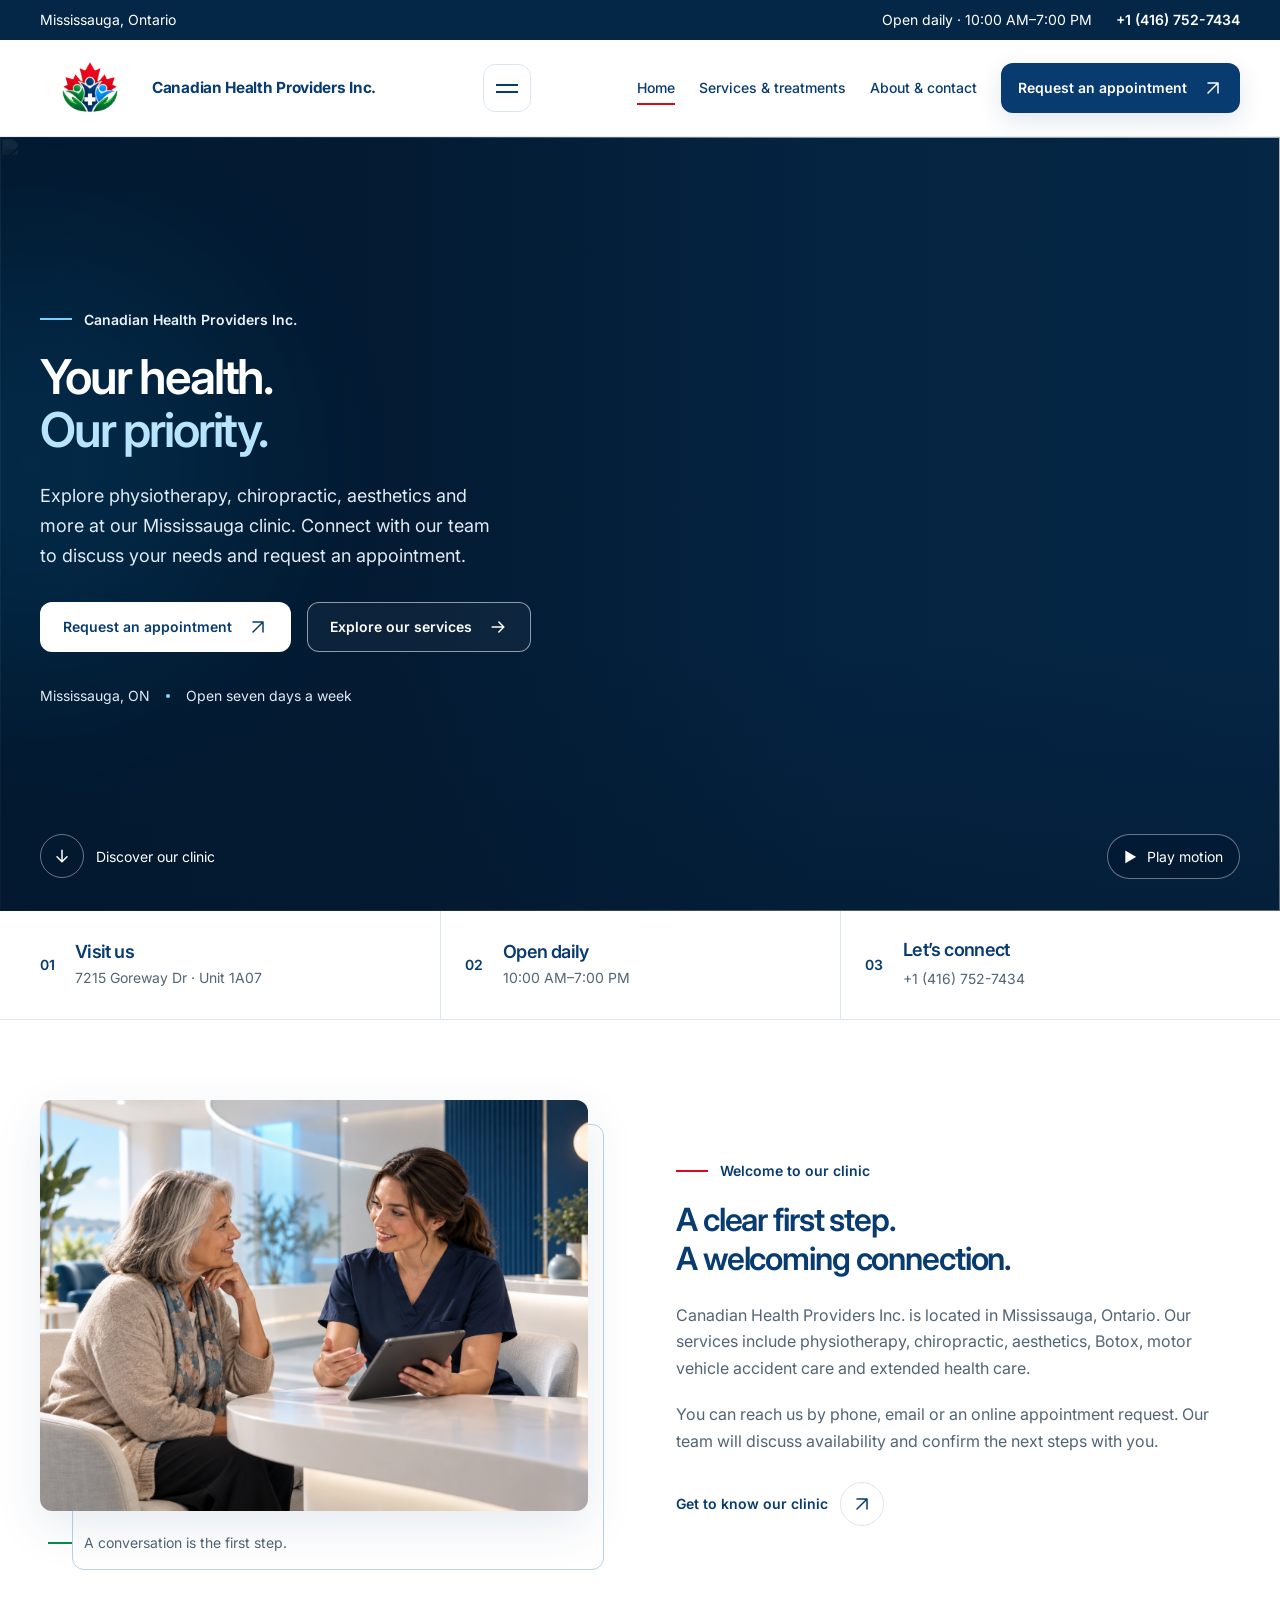
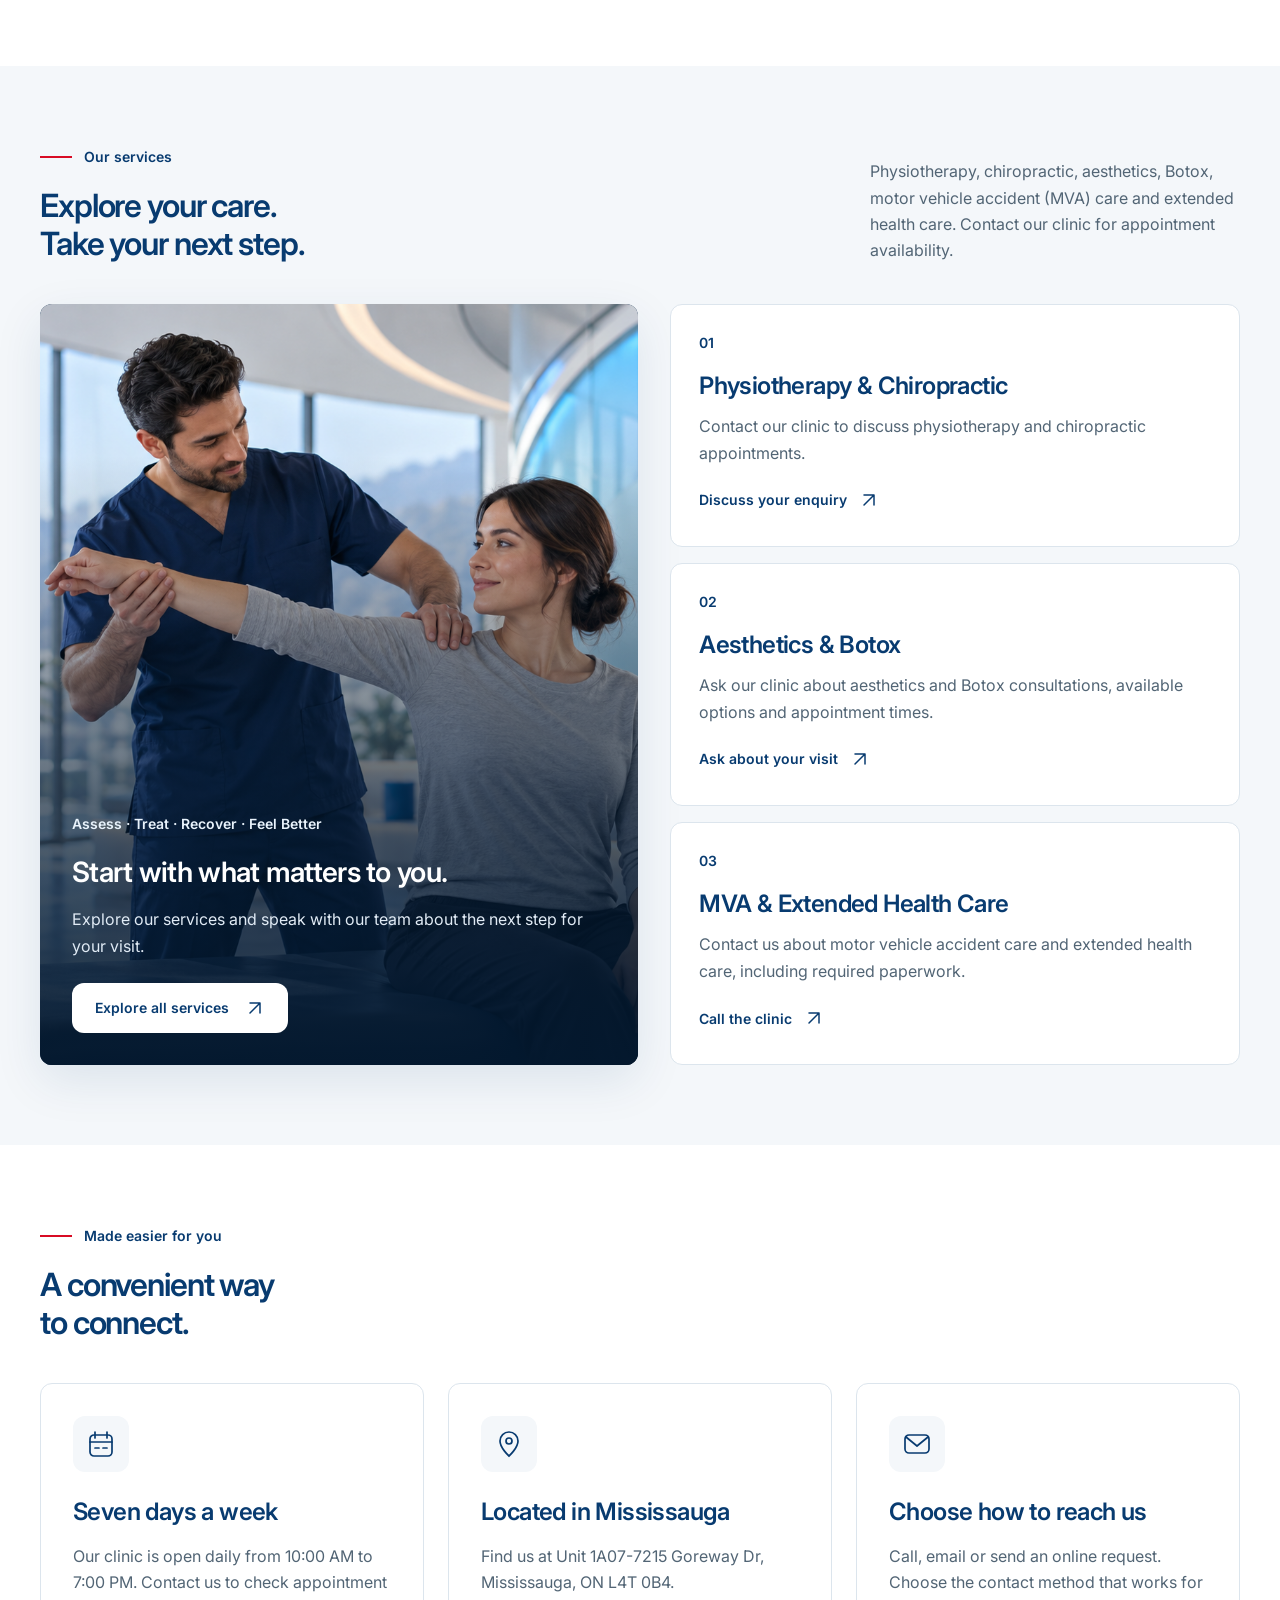
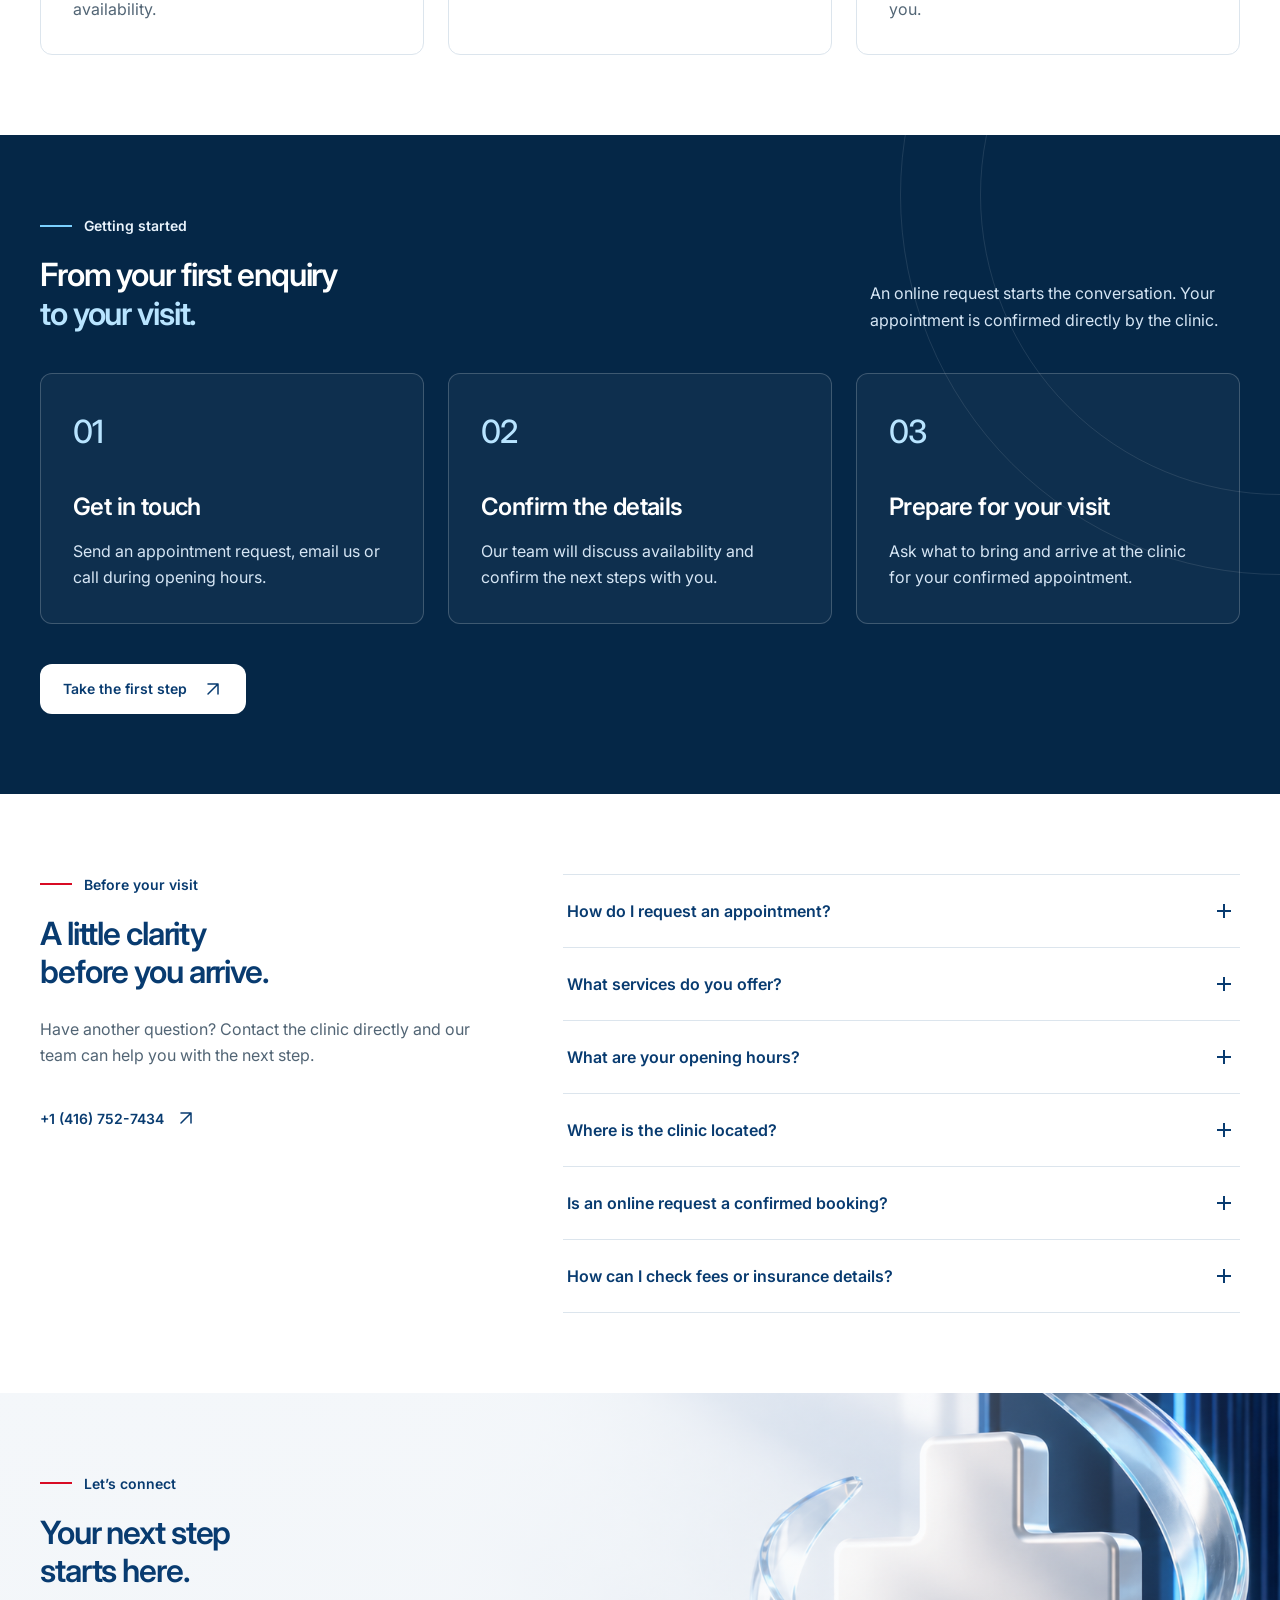
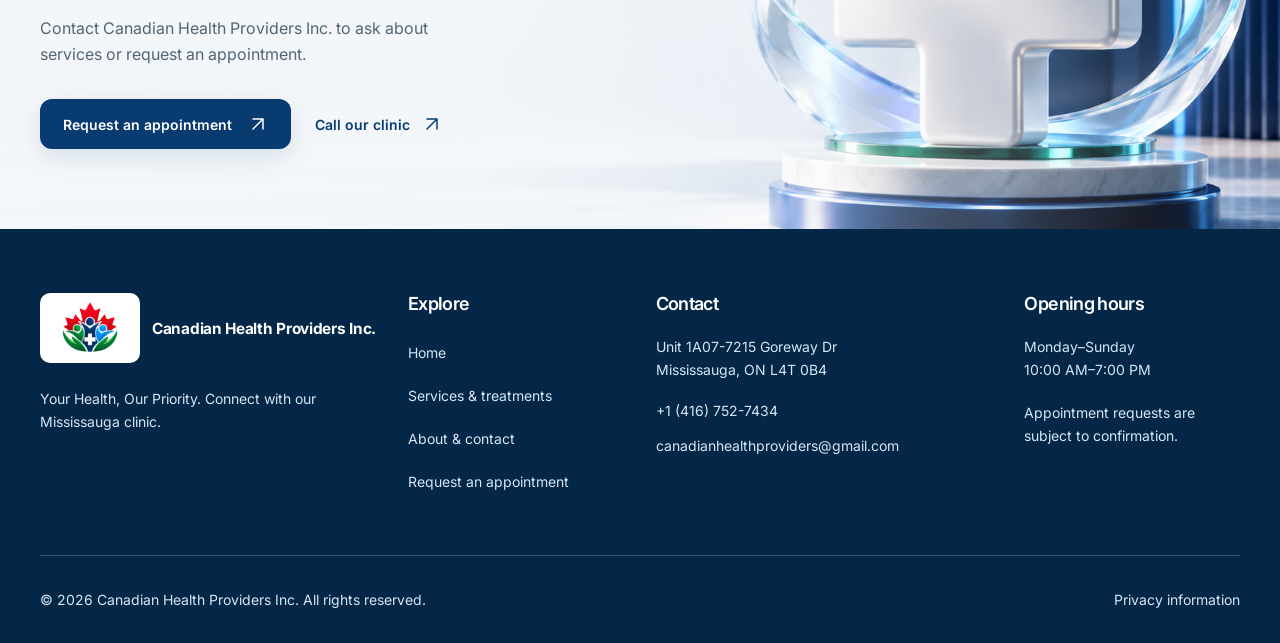
==== commit 9eca58d0: "Update clinic details and animations" ====
--- a/index.html
+++ b/index.html
@@ -5,10 +5,10 @@
   <meta name="viewport" content="width=device-width, initial-scale=1">
   <meta name="theme-color" content="#083B70">
 
-  <title>Canadian Health Providers | Mississauga</title>
+  <title>Canadian Health Providers Inc. | Mississauga</title>
   <meta
     name="description"
-    content="Connect with Canadian Health Providers in Mississauga. Explore our care approach, find our clinic and request an appointment."
+    content="Canadian Health Providers Inc. in Mississauga. Explore physiotherapy, chiropractic, aesthetics, Botox, MVA care and extended health care. Request an appointment."
   >
 
   <link rel="icon" type="image/png" href="Images/logo.png">
@@ -23,33 +23,35 @@
 </head>
 
 <body class="page-home">
-    <!-- Animated opening screen -->
-<div
-  class="opening-screen"
-  id="opening-screen"
-  aria-hidden="true"
-  hidden
->
-  <div class="opening-screen__content">
-    <div class="opening-screen__logo">
-      <img
-        src="Images/logo.png"
-        alt=""
-        width="160"
-        height="160"
-      >
+
+  <!-- Animated opening screen -->
+  <div
+    class="opening-screen"
+    id="opening-screen"
+    aria-hidden="true"
+    hidden
+  >
+    <div class="opening-screen__content">
+      <div class="opening-screen__logo">
+        <img
+          src="Images/logo.png"
+          alt=""
+          width="160"
+          height="160"
+        >
+      </div>
+
+      <p class="opening-screen__name">
+        Canadian Health Providers Inc.
+      </p>
+
+      <div class="opening-screen__line"></div>
     </div>
-
-    <p class="opening-screen__name">
-      Canadian Health Providers
-    </p>
-
-    <div class="opening-screen__line"></div>
   </div>
-</div>
+
   <a class="skip-link" href="#main-content">Skip to content</a>
 
-  <!-- Decorative custom cursor; enabled for mouse users by JavaScript. -->
+  <!-- Custom cursor -->
   <div class="custom-cursor" aria-hidden="true" hidden>
     <span class="custom-cursor__dot"></span>
     <span class="custom-cursor__ring"></span>
@@ -64,7 +66,7 @@
     </svg>
   </div>
 
-  <!-- Shared arrow icon. -->
+  <!-- Shared icons -->
   <svg
     class="svg-definitions"
     width="0"
@@ -83,6 +85,7 @@
           stroke-linejoin="round"
         />
       </symbol>
+
       <symbol id="icon-arrow-up-right" viewBox="0 0 24 24">
         <path
           d="M6 18 18 6M6 6h12v12"
@@ -96,23 +99,25 @@
     </defs>
   </svg>
 
+  <!-- Top bar -->
   <div class="topbar">
     <div class="container topbar__inner">
       <p>Mississauga, Ontario</p>
 
       <div class="topbar__contact">
         <span>Open daily · 10:00 AM–7:00 PM</span>
-        <a href="tel:+14166663486">+1 (416) 666-3486</a>
+        <a href="tel:+14167527434">+1 (416) 752-7434</a>
       </div>
     </div>
   </div>
 
+  <!-- Header -->
   <header class="site-header" id="site-header">
     <div class="container header__inner">
       <a
         class="brand"
         href="index.html"
-        aria-label="Canadian Health Providers — Home"
+        aria-label="Canadian Health Providers Inc. — Home"
       >
         <span class="brand__logo">
           <img
@@ -124,11 +129,10 @@
         </span>
 
         <span class="brand__text">
-  <span class="brand__name">Canadian Health Providers</span>
-</span>
+          <span class="brand__name">Canadian Health Providers Inc.</span>
+        </span>
       </a>
 
-      <!-- JavaScript enables the mobile menu button. -->
       <button
         class="menu-toggle"
         type="button"
@@ -172,10 +176,10 @@
   </header>
 
   <main id="main-content">
-    <!-- CINEMATIC HERO -->
+
+    <!-- Cinematic hero -->
     <section class="hero" aria-labelledby="hero-title">
       <div class="hero__media" aria-hidden="true">
-        <!-- Remains visible if video cannot load or motion is reduced. -->
         <img
           class="hero__poster"
           src="Images/hero-3d-health.png"
@@ -185,15 +189,14 @@
           fetchpriority="high"
         >
 
-        <!-- JavaScript starts playback when motion preferences allow. -->
         <video
           class="hero__video"
           id="hero-video"
           muted
           loop
           playsinline
-          preload="none"
-          poster="Video/hero-3d-health.mp4"
+          preload="metadata"
+          poster="Images/hero-3d-health.png"
           tabindex="-1"
         >
           <source
@@ -210,18 +213,18 @@
         <div class="hero__content">
           <p class="eyebrow eyebrow--light" data-reveal>
             <span class="eyebrow__line" aria-hidden="true"></span>
-            Canadian Health Providers
+            Canadian Health Providers Inc.
           </p>
 
           <h1 id="hero-title" data-reveal>
-            Care that supports
-            <span class="hero__title-accent">your everyday movement.</span>
+            Your health.
+            <span class="hero__title-accent">Our priority.</span>
           </h1>
 
           <p class="hero__description" data-reveal>
-            Contact our Mississauga clinic to learn about our services
-            and appointment availability. Your next step starts with
-            a conversation.
+            Explore physiotherapy, chiropractic, aesthetics and more
+            at our Mississauga clinic. Connect with our team to discuss
+            your needs and request an appointment.
           </p>
 
           <div class="hero__actions" data-reveal>
@@ -239,7 +242,7 @@
               class="button button--outline-light"
               href="services.html"
             >
-              <span>Explore our care</span>
+              <span>Explore our services</span>
               <svg class="icon" aria-hidden="true">
                 <use href="#icon-arrow"></use>
               </svg>
@@ -283,7 +286,7 @@
       </div>
     </section>
 
-    <!-- CONFIRMED CLINIC INFORMATION -->
+    <!-- Clinic information -->
     <section class="clinic-strip" aria-label="Clinic information">
       <div class="container clinic-strip__grid">
         <div class="clinic-strip__item">
@@ -306,13 +309,13 @@
           <span class="clinic-strip__number" aria-hidden="true">03</span>
           <div>
             <h2>Let’s connect</h2>
-            <a href="tel:+14166663486">+1 (416) 666-3486</a>
+            <a href="tel:+14167527434">+1 (416) 752-7434</a>
           </div>
         </div>
       </div>
     </section>
 
-    <!-- WELCOME / ABOUT PREVIEW -->
+    <!-- Welcome -->
     <section
       class="section welcome"
       id="welcome"
@@ -351,15 +354,16 @@
           </h2>
 
           <p data-reveal>
-            Canadian Health Providers is located in Mississauga,
-            Ontario. Connect with us to discuss what you are looking
-            for and find out about current services and appointment
-            availability.
+            Canadian Health Providers Inc. is located in Mississauga,
+            Ontario. Our services include physiotherapy, chiropractic,
+            aesthetics, Botox, motor vehicle accident care and
+            extended health care.
           </p>
 
           <p data-reveal>
             You can reach us by phone, email or an online appointment
-            request. Our team will confirm the next steps with you.
+            request. Our team will discuss availability and confirm
+            the next steps with you.
           </p>
 
           <a
@@ -378,7 +382,7 @@
       </div>
     </section>
 
-    <!-- CARE OVERVIEW -->
+    <!-- Services overview -->
     <section
       class="section care-overview section--surface"
       aria-labelledby="care-title"
@@ -388,22 +392,22 @@
           <div>
             <p class="eyebrow" data-reveal>
               <span class="eyebrow__line" aria-hidden="true"></span>
-              Explore your next step
+              Our services
             </p>
 
             <h2 id="care-title" data-reveal>
-              Your questions.
-              <span class="text-accent">Our starting point.</span>
+              Explore your care.
+              <span class="text-accent">Take your next step.</span>
             </h2>
           </div>
 
           <p class="section-heading__description" data-reveal>
-            Tell us what you need help with. Contact the clinic to
-            confirm the services available for your concerns.
-          </p>
-        </div>
-
-        <!-- General enquiry topics, not an unconfirmed service list. -->
+            Physiotherapy, chiropractic, aesthetics, Botox,
+            motor vehicle accident (MVA) care and extended health care.
+            Contact our clinic for appointment availability.
+          </p>
+        </div>
+
         <div class="care-grid">
           <article class="care-feature" data-reveal data-tilt>
             <img
@@ -418,15 +422,19 @@
             <div class="care-feature__overlay"></div>
 
             <div class="care-feature__content">
-              <p class="eyebrow eyebrow--light">Care enquiries</p>
+              <p class="eyebrow eyebrow--light">
+                Assess · Treat · Recover · Feel Better
+              </p>
+
               <h3>Start with what matters to you.</h3>
+
               <p>
-                Ask about our current services and the right next step
-                for your visit.
+                Explore our services and speak with our team
+                about the next step for your visit.
               </p>
 
               <a class="button button--light" href="services.html">
-                <span>View care information</span>
+                <span>Explore all services</span>
                 <svg class="icon" aria-hidden="true">
                   <use href="#icon-arrow-up-right"></use>
                 </svg>
@@ -437,11 +445,13 @@
           <div class="care-topics">
             <article class="topic-card" data-reveal>
               <span class="topic-card__number">01</span>
-              <h3>Movement concerns</h3>
+              <h3>Physiotherapy &amp; Chiropractic</h3>
+
               <p>
-                Let us know if everyday movement is the reason
-                for your enquiry.
+                Contact our clinic to discuss physiotherapy
+                and chiropractic appointments.
               </p>
+
               <a
                 class="text-link"
                 href="about-contact.html#appointment"
@@ -455,11 +465,13 @@
 
             <article class="topic-card" data-reveal>
               <span class="topic-card__number">02</span>
-              <h3>Planning a visit</h3>
+              <h3>Aesthetics &amp; Botox</h3>
+
               <p>
-                Ask about availability, what to bring and what to
-                expect before you attend.
+                Ask our clinic about aesthetics and Botox consultations,
+                available options and appointment times.
               </p>
+
               <a
                 class="text-link"
                 href="about-contact.html#appointment"
@@ -473,15 +485,14 @@
 
             <article class="topic-card" data-reveal>
               <span class="topic-card__number">03</span>
-              <h3>Service information</h3>
+              <h3>MVA &amp; Extended Health Care</h3>
+
               <p>
-                Confirm available care options, fees and any
-                relevant paperwork directly with the clinic.
+                Contact us about motor vehicle accident care and
+                extended health care, including required paperwork.
               </p>
-              <a
-                class="text-link"
-                href="tel:+14166663486"
-              >
+
+              <a class="text-link" href="tel:+14167527434">
                 <span>Call the clinic</span>
                 <svg class="icon" aria-hidden="true">
                   <use href="#icon-arrow-up-right"></use>
@@ -493,7 +504,7 @@
       </div>
     </section>
 
-    <!-- WHY CONNECT -->
+    <!-- Clinic benefits -->
     <section
       class="section clinic-benefits"
       aria-labelledby="benefits-title"
@@ -505,6 +516,7 @@
               <span class="eyebrow__line" aria-hidden="true"></span>
               Made easier for you
             </p>
+
             <h2 id="benefits-title" data-reveal>
               A convenient way
               <span class="text-accent">to connect.</span>
@@ -527,6 +539,7 @@
                 />
               </svg>
             </div>
+
             <h3>Seven days a week</h3>
             <p>
               Our clinic is open daily from 10:00 AM to 7:00 PM.
@@ -547,6 +560,7 @@
                 />
               </svg>
             </div>
+
             <h3>Located in Mississauga</h3>
             <p>
               Find us at Unit 1A07-7215 Goreway Dr,
@@ -564,21 +578,23 @@
                 <path
                   d="m5 9 11 9L27 9"
                   stroke="currentColor" stroke-width="1.7"
-                  stroke-linecap="round" stroke-linejoin="round"
+                  stroke-linecap="round"
+                  stroke-linejoin="round"
                 />
               </svg>
             </div>
+
             <h3>Choose how to reach us</h3>
             <p>
-              Call, email or send an online request. Choose the
-              contact method that works for you.
+              Call, email or send an online request.
+              Choose the contact method that works for you.
             </p>
           </article>
         </div>
       </div>
     </section>
 
-    <!-- APPOINTMENT PROCESS -->
+    <!-- Appointment process -->
     <section
       class="section process section--navy"
       aria-labelledby="process-title"
@@ -595,6 +611,7 @@
               <span class="eyebrow__line" aria-hidden="true"></span>
               Getting started
             </p>
+
             <h2 id="process-title" data-reveal>
               From your first enquiry
               <span class="text-accent-light">to your visit.</span>
@@ -650,11 +667,7 @@
       </div>
     </section>
 
-    <!--
-      TEAM SECTION TEMPLATE
-      Keep hidden until real photos, names and credentials are supplied.
-      Future CSS must preserve the hidden attribute.
-    -->
+    <!-- Team template: hidden until actual profiles are supplied -->
     <section
       class="section team-section"
       id="team"
@@ -700,7 +713,7 @@
       </div>
     </section>
 
-    <!-- FAQ: ONLY CURRENTLY CONFIRMED INFORMATION -->
+    <!-- Frequently asked questions -->
     <section
       class="section faq-section"
       aria-labelledby="faq-title"
@@ -722,19 +735,15 @@
             and our team can help you with the next step.
           </p>
 
-          <a
-            class="text-link"
-            href="tel:+14166663486"
-            data-reveal
-          >
-            <span>+1 (416) 666-3486</span>
+          <a class="text-link" href="tel:+14167527434" data-reveal>
+            <span>+1 (416) 752-7434</span>
             <svg class="icon" aria-hidden="true">
               <use href="#icon-arrow-up-right"></use>
             </svg>
           </a>
         </div>
 
-        <div class="faq-list" data-reveal>
+        <div class="faq-list" data-reveal">
           <details class="faq-item">
             <summary>
               <span>How do I request an appointment?</span>
@@ -747,8 +756,23 @@
                   canadianhealthproviders@gmail.com
                 </a>
                 or call
-                <a href="tel:+14166663486">+1 (416) 666-3486</a>.
+                <a href="tel:+14167527434">+1 (416) 752-7434</a>.
                 The clinic will confirm appointment availability.
+              </p>
+            </div>
+          </details>
+
+          <details class="faq-item">
+            <summary>
+              <span>What services do you offer?</span>
+              <span class="faq-item__indicator" aria-hidden="true"></span>
+            </summary>
+            <div class="faq-item__answer">
+              <p>
+                Our services include physiotherapy, chiropractic,
+                aesthetics, Botox, motor vehicle accident (MVA) care
+                and extended health care. Contact the clinic
+                to discuss your needs and appointment availability.
               </p>
             </div>
           </details>
@@ -787,22 +811,22 @@
             <div class="faq-item__answer">
               <p>
                 No. An appointment request is subject to confirmation.
-                Please wait for the clinic to confirm your appointment
-                date and time.
+                Please wait for the clinic to confirm your
+                appointment date and time.
               </p>
             </div>
           </details>
 
           <details class="faq-item">
             <summary>
-              <span>How can I check services, fees or insurance details?</span>
+              <span>How can I check fees or insurance details?</span>
               <span class="faq-item__indicator" aria-hidden="true"></span>
             </summary>
             <div class="faq-item__answer">
               <p>
-                Please contact the clinic before your visit for current
-                service information, fees, referral requirements and
-                insurance or billing arrangements.
+                Please contact the clinic before your visit
+                for fees, referral requirements and insurance
+                or billing arrangements.
               </p>
             </div>
           </details>
@@ -810,7 +834,7 @@
       </div>
     </section>
 
-    <!-- CINEMATIC CONTACT BANNER -->
+    <!-- Contact banner -->
     <section
       class="contact-banner"
       aria-labelledby="contact-banner-title"
@@ -840,7 +864,7 @@
           </h2>
 
           <p data-reveal>
-            Contact Canadian Health Providers to ask about
+            Contact Canadian Health Providers Inc. to ask about
             services or request an appointment.
           </p>
 
@@ -855,10 +879,7 @@
               </svg>
             </a>
 
-            <a
-              class="text-link"
-              href="tel:+14166663486"
-            >
+            <a class="text-link" href="tel:+14167527434">
               <span>Call our clinic</span>
               <svg class="icon" aria-hidden="true">
                 <use href="#icon-arrow-up-right"></use>
@@ -868,16 +889,17 @@
         </div>
       </div>
     </section>
+
   </main>
 
-  <!-- FOOTER -->
+  <!-- Footer -->
   <footer class="site-footer">
     <div class="container footer__main">
       <div class="footer__brand-column">
         <a
           class="brand brand--footer"
           href="index.html"
-          aria-label="Canadian Health Providers — Home"
+          aria-label="Canadian Health Providers Inc. — Home"
         >
           <span class="brand__logo">
             <img
@@ -890,18 +912,19 @@
           </span>
 
           <span class="brand__text">
-  <span class="brand__name">Canadian Health Providers</span>
-</span>
+            <span class="brand__name">Canadian Health Providers Inc.</span>
+          </span>
         </a>
 
         <p>
-          Care that supports your everyday movement.
+          Your Health, Our Priority.
           Connect with our Mississauga clinic.
         </p>
       </div>
 
       <div class="footer__column">
         <h2>Explore</h2>
+
         <nav aria-label="Footer navigation">
           <ul>
             <li><a href="index.html">Home</a></li>
@@ -922,12 +945,15 @@
 
       <div class="footer__column">
         <h2>Contact</h2>
+
         <address>
           <p>
             Unit 1A07-7215 Goreway Dr<br>
             Mississauga, ON L4T 0B4
           </p>
-          <a href="tel:+14166663486">+1 (416) 666-3486</a>
+
+          <a href="tel:+14167527434">+1 (416) 752-7434</a>
+
           <a href="mailto:canadianhealthproviders@gmail.com">
             canadianhealthproviders@gmail.com
           </a>
@@ -947,13 +973,14 @@
     <div class="container footer__bottom">
       <p>
         &copy; <span data-current-year>2026</span>
-        Canadian Health Providers All rights reserved.
+        Canadian Health Providers Inc. All rights reserved.
       </p>
 
       <a href="about-contact.html#privacy">Privacy information</a>
     </div>
   </footer>
 
+  <!-- Mobile appointment button -->
   <a
     class="mobile-appointment"
     href="about-contact.html#appointment"
@@ -964,6 +991,7 @@
     </svg>
   </a>
 
+  <!-- Back to top -->
   <a
     class="back-to-top"
     href="#site-header"
@@ -980,5 +1008,6 @@
       />
     </svg>
   </a>
+
 </body>
 </html>
--- a/style.css
+++ b/style.css
@@ -2483,4 +2483,210 @@
   max-width: none;
   white-space: nowrap;
   font-size: clamp(12px, 3.5vw, 16px);
+}
+/* Updated logo and brand layout */
+
+.site-header .brand,
+.site-footer .brand {
+  min-width: 0;
+  gap: 12px;
+}
+
+.site-header .brand__logo,
+.site-footer .brand__logo {
+  display: flex;
+  align-items: center;
+  justify-content: center;
+  flex: 0 0 auto;
+  width: 100px;
+  height: 70px;
+  padding: 6px;
+  overflow: hidden;
+  border-radius: 10px;
+  background: #fff;
+}
+
+.site-header .brand__logo img,
+.site-footer .brand__logo img {
+  display: block;
+  width: 100%;
+  height: 100%;
+  object-fit: contain;
+}
+
+.site-header .brand__text,
+.site-footer .brand__text {
+  min-width: 0;
+}
+
+.site-header .brand__name,
+.site-footer .brand__name {
+  display: block;
+  font-size: clamp(12px, 1.2vw, 17px);
+  line-height: 1.4;
+  letter-spacing: -0.3px;
+  white-space: nowrap;
+}
+
+/* Opening screen logo */
+
+.opening-screen__logo {
+  display: flex;
+  align-items: center;
+  justify-content: center;
+  width: min(280px, 75vw);
+  height: auto;
+  aspect-ratio: 1630 / 975;
+  padding: 16px;
+  background: #fff;
+  border-radius: 18px;
+}
+
+.opening-screen__logo img {
+  display: block;
+  width: 100%;
+  height: 100%;
+  object-fit: contain;
+}
+
+.opening-screen__name {
+  max-width: 90vw;
+  margin-inline: auto;
+  font-size: clamp(16px, 3vw, 26px);
+  line-height: 1.4;
+  text-align: center;
+}
+
+/* Six service cards */
+
+.page-services #available-services .benefits-grid {
+  display: grid;
+  grid-template-columns: repeat(3, minmax(0, 1fr));
+  gap: 24px;
+}
+
+.page-services #available-services .benefit-card {
+  display: flex;
+  flex-direction: column;
+  min-width: 0;
+  height: 100%;
+}
+
+.page-services #available-services .benefit-card h3 {
+  line-height: 1.35;
+  overflow-wrap: anywhere;
+}
+
+.page-services #available-services .benefit-card .text-link {
+  margin-top: auto;
+  padding-top: 20px;
+}
+
+.page-services #available-services .text-link span {
+  min-width: 0;
+}
+
+.page-services #available-services .text-link .icon {
+  flex-shrink: 0;
+}
+
+#available-services,
+#appointment,
+#location {
+  scroll-margin-top: 120px;
+}
+
+.contact-email,
+.contact-email span,
+.site-footer address a {
+  overflow-wrap: anywhere;
+}
+
+/* Tablet */
+
+@media (max-width: 1100px) {
+  .site-header .brand__logo {
+    width: 80px;
+    height: 58px;
+  }
+
+  .site-header .brand {
+    gap: 8px;
+  }
+
+  .site-header .brand__name {
+    font-size: 13px;
+  }
+}
+
+@media (max-width: 900px) {
+  .page-services #available-services .benefits-grid {
+    grid-template-columns: repeat(2, minmax(0, 1fr));
+    gap: 20px;
+  }
+}
+
+/* Mobile */
+
+@media (max-width: 600px) {
+  .site-header .header__inner {
+    gap: 8px;
+  }
+
+  .site-header .brand {
+    flex: 1 1 auto;
+    min-width: 0;
+    gap: 8px;
+  }
+
+  .site-header .brand__logo {
+    width: 64px;
+    height: 48px;
+    padding: 4px;
+    border-radius: 8px;
+  }
+
+  .site-header .brand__name {
+    font-size: clamp(10px, 2.65vw, 14px);
+    letter-spacing: -0.35px;
+  }
+
+  .site-header .menu-toggle {
+    flex-shrink: 0;
+  }
+
+  .site-footer .brand__logo {
+    width: 80px;
+    height: 58px;
+  }
+
+  .site-footer .brand__name {
+    font-size: clamp(11px, 3vw, 15px);
+  }
+
+  .page-services #available-services .benefits-grid {
+    grid-template-columns: minmax(0, 1fr);
+    gap: 18px;
+  }
+
+  #available-services,
+  #appointment,
+  #location {
+    scroll-margin-top: 100px;
+  }
+}
+
+@media (max-width: 360px) {
+  .site-header .brand__logo {
+    width: 52px;
+    height: 40px;
+  }
+
+  .site-header .brand {
+    gap: 6px;
+  }
+
+  .site-header .brand__name {
+    font-size: 10px;
+  }
 }
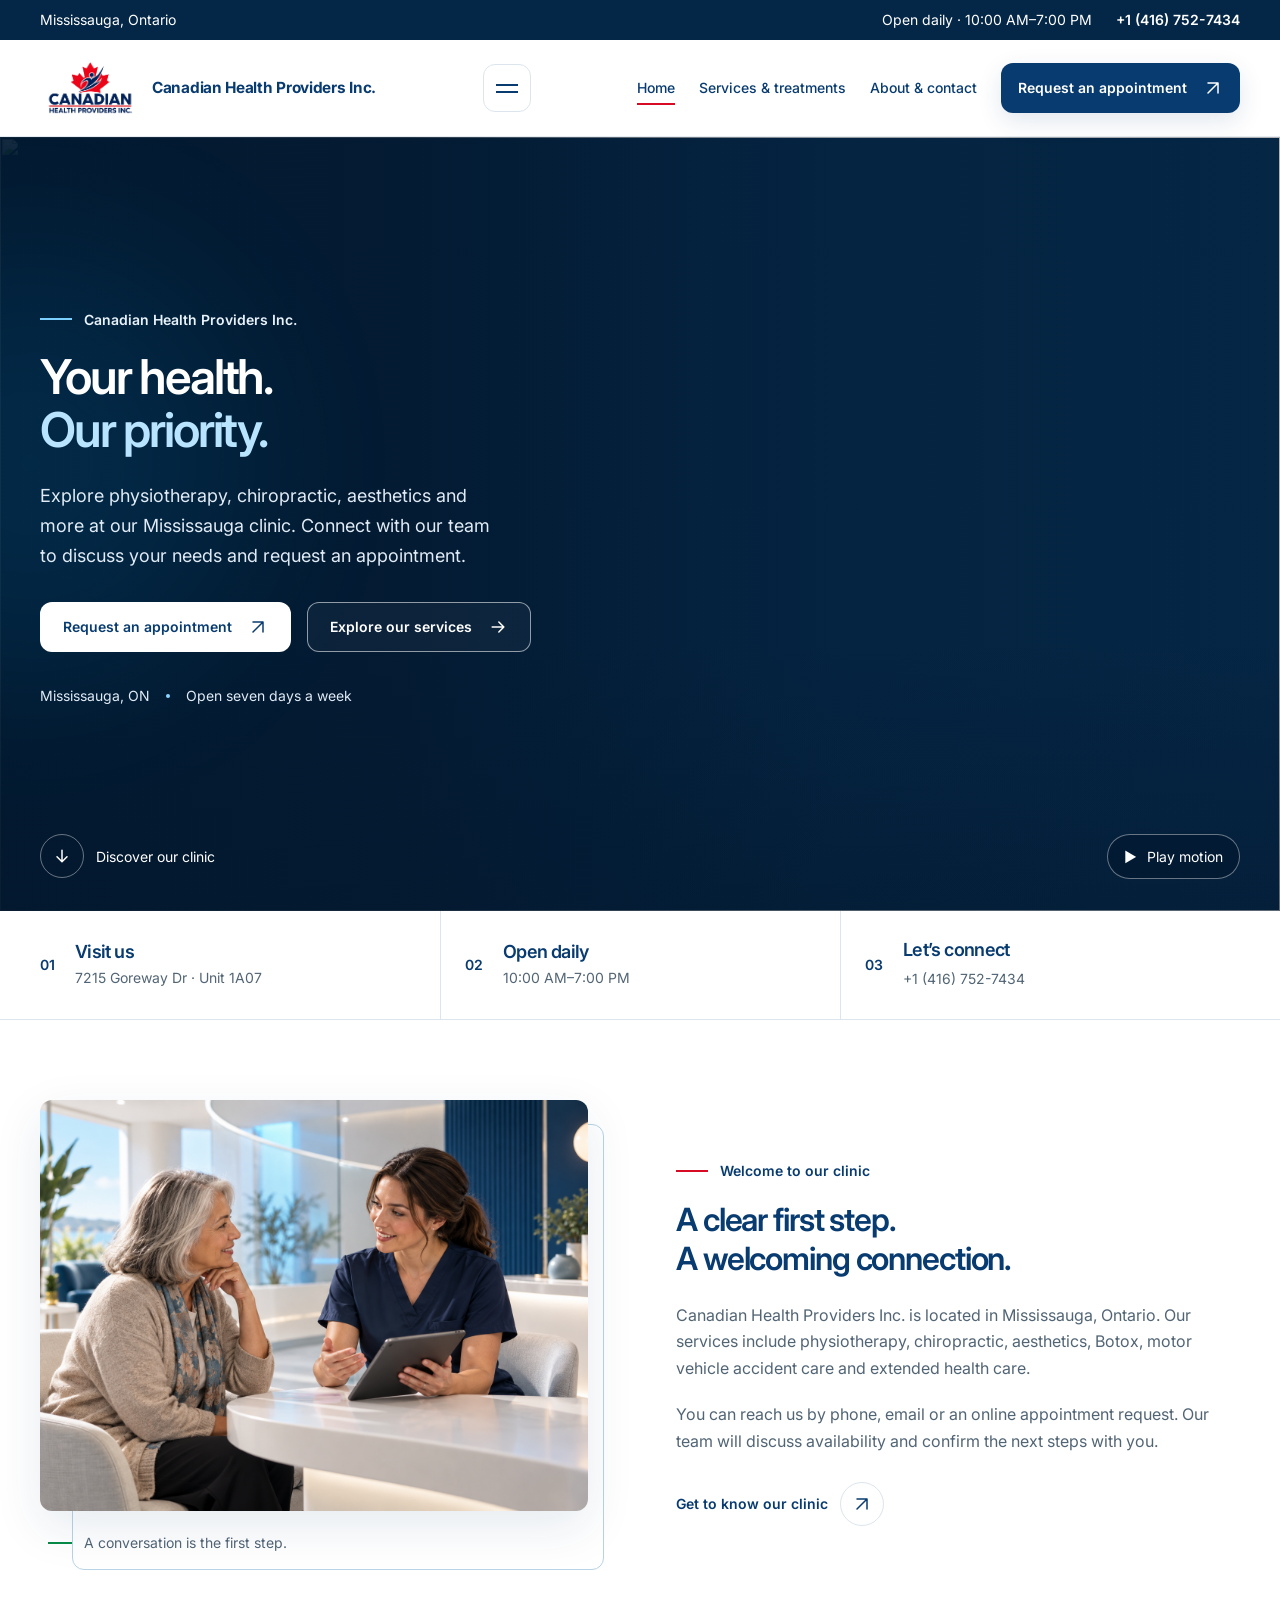
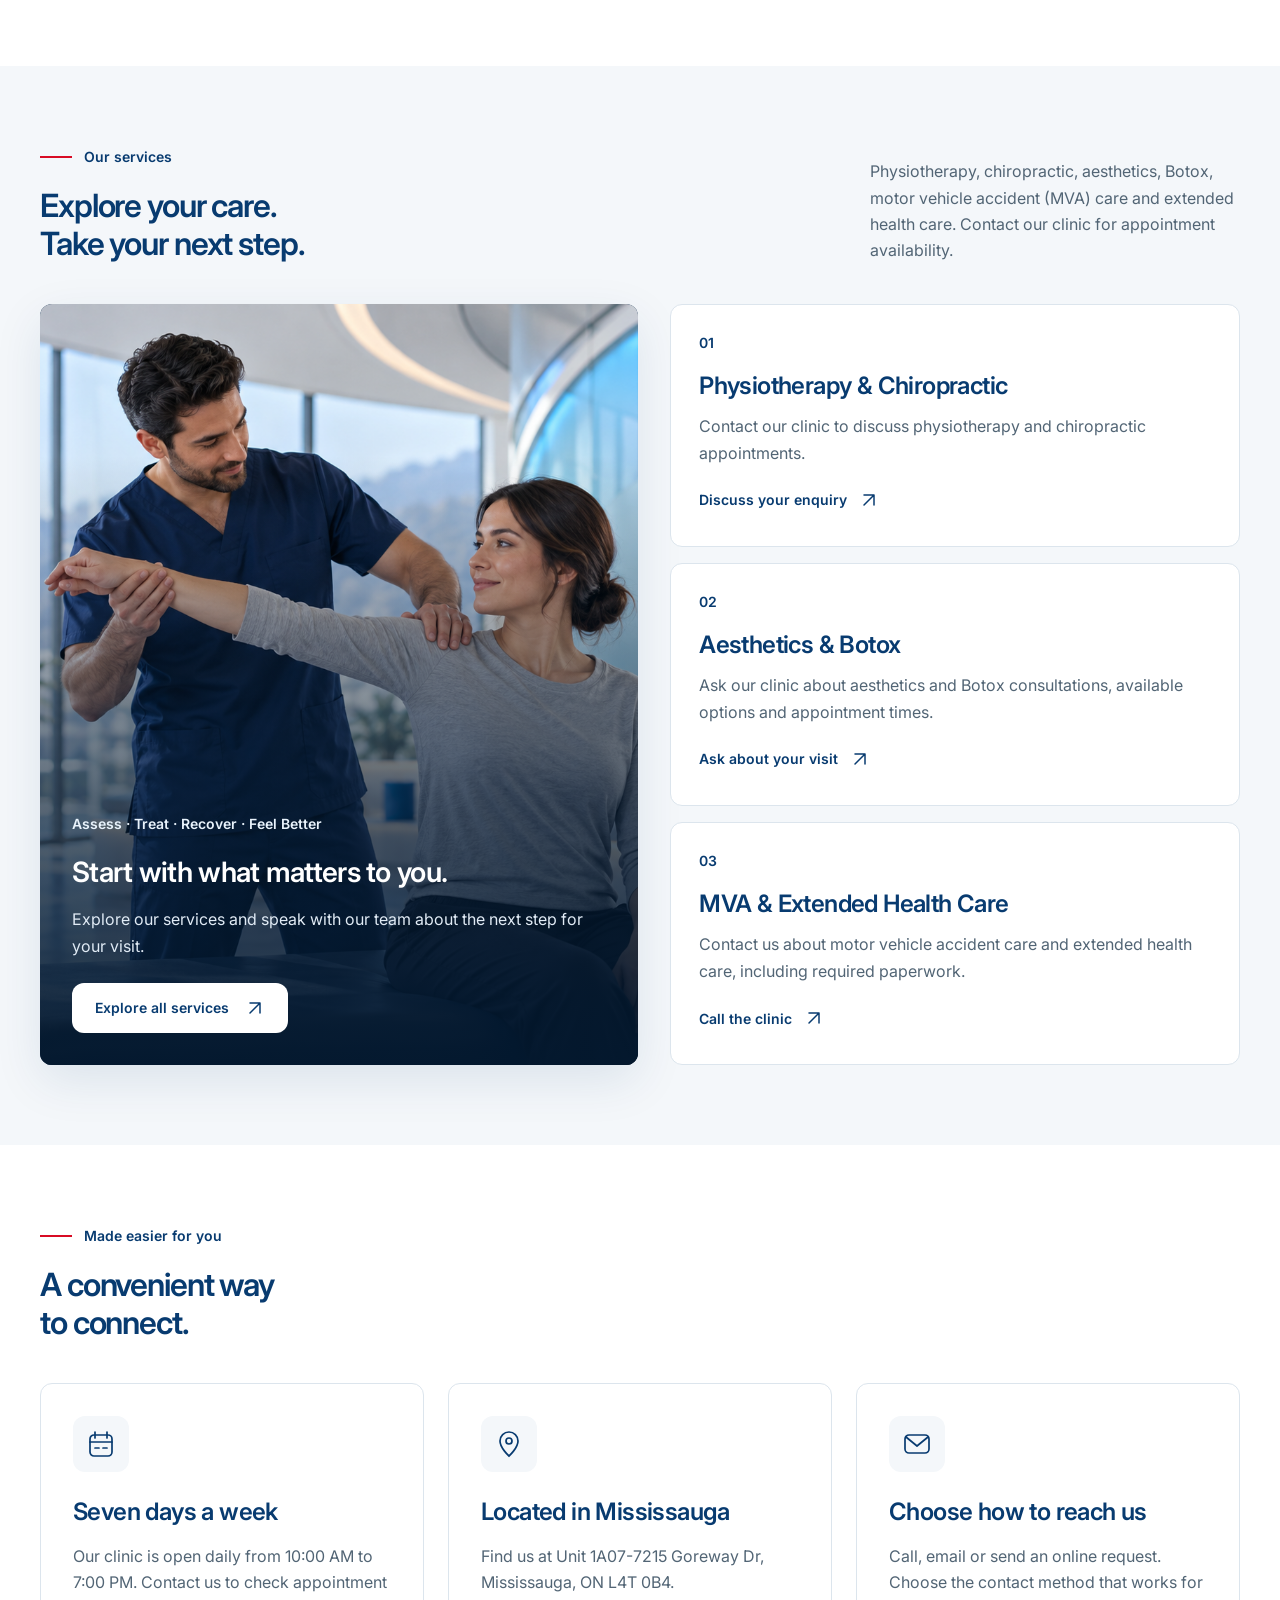
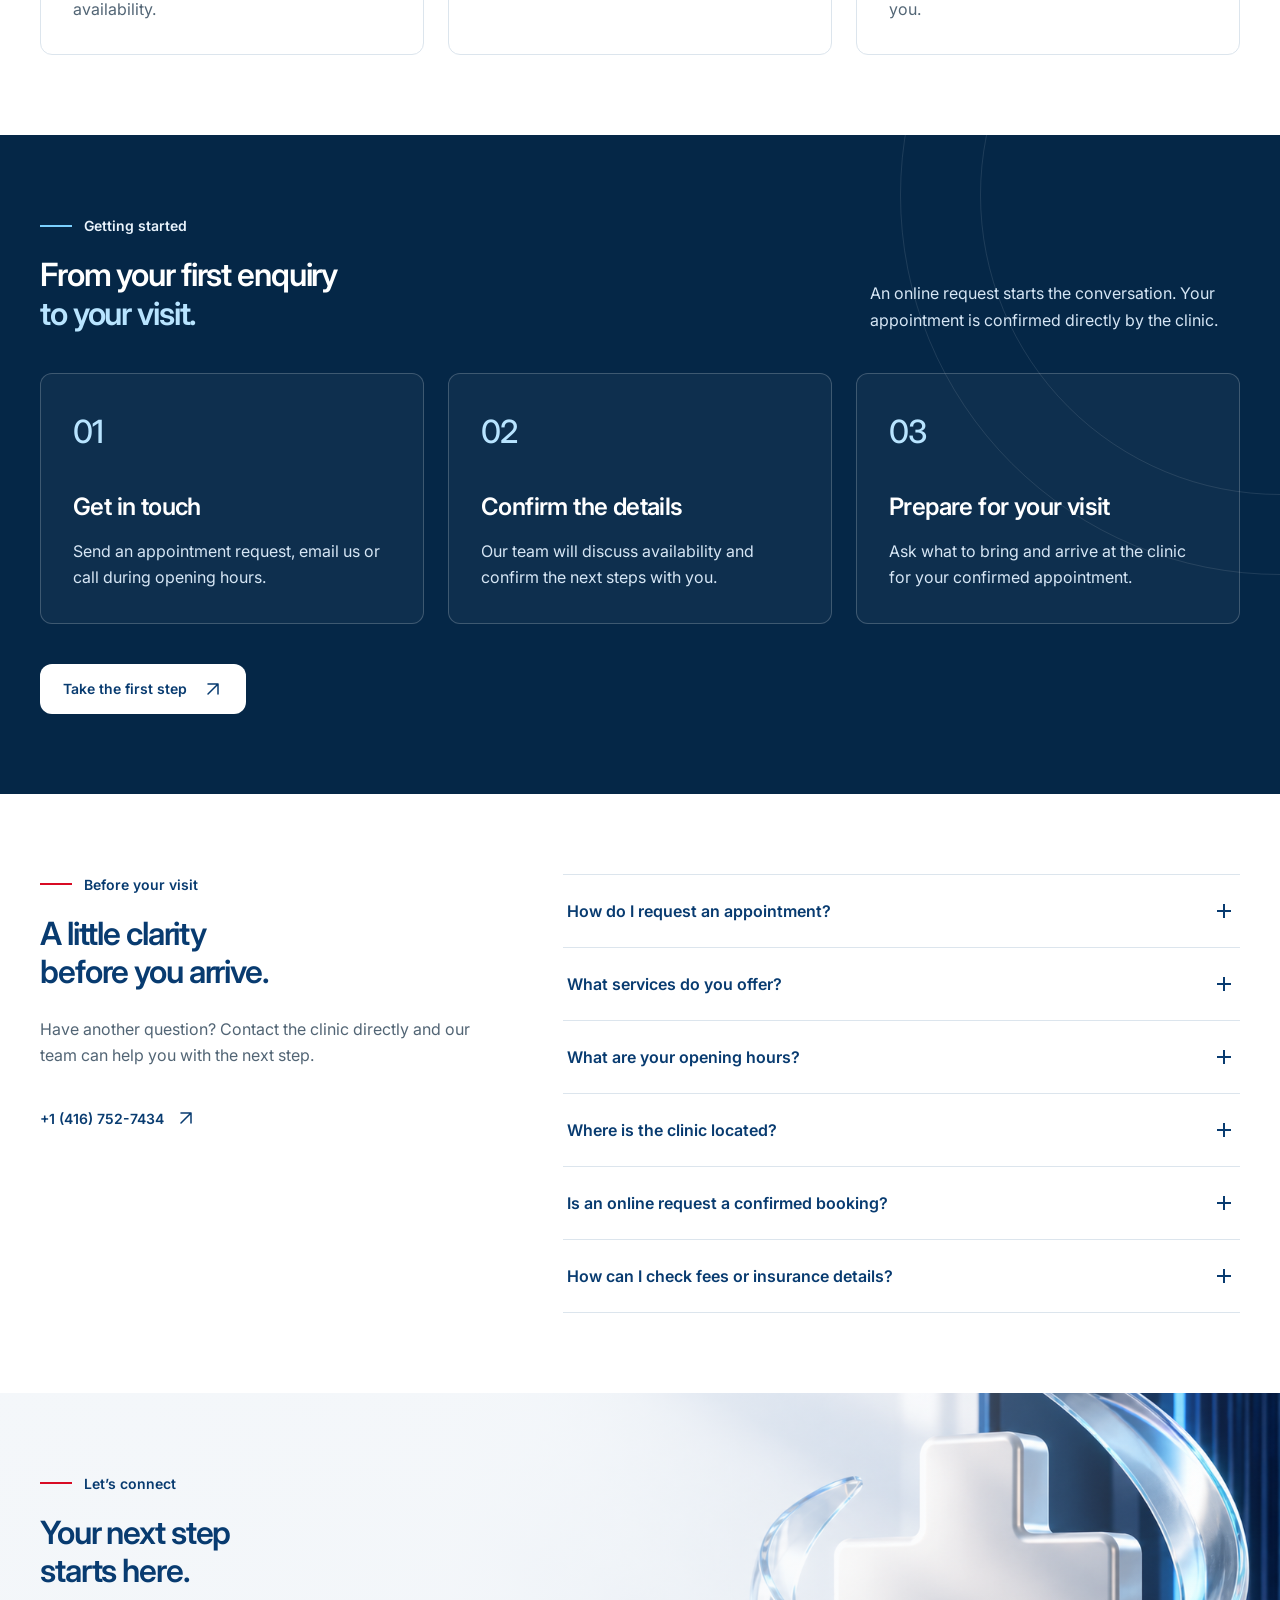
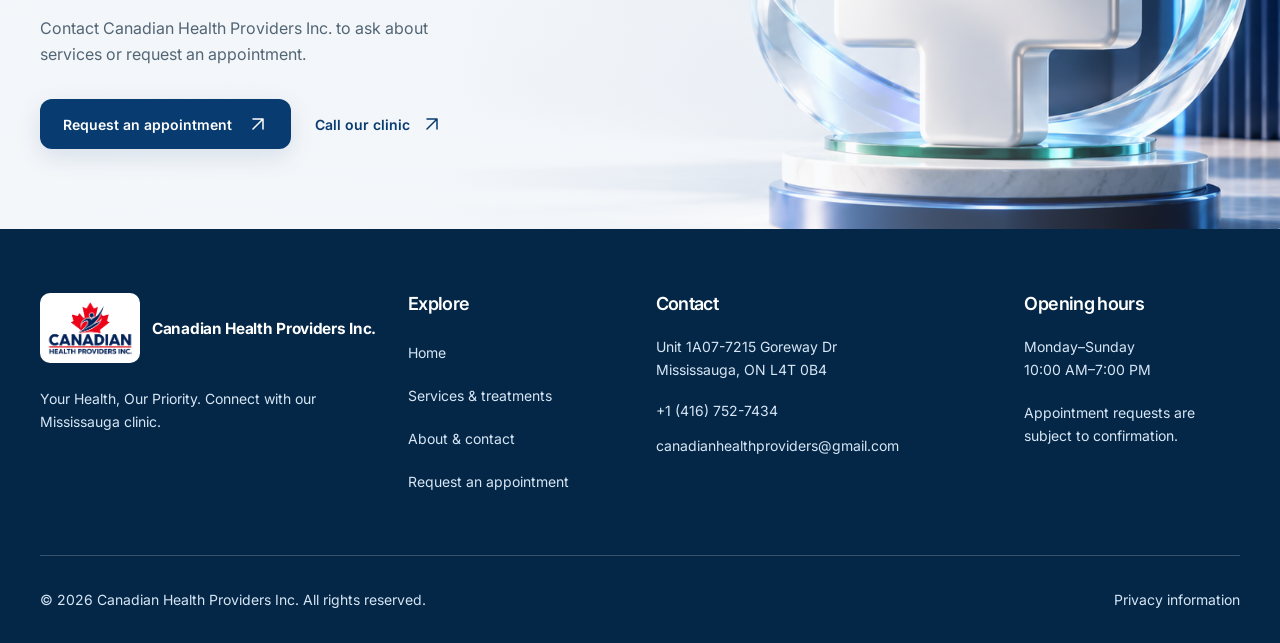
==== commit efe1589f: "Images change" ====
--- a/index.html
+++ b/index.html
@@ -11,7 +11,7 @@
     content="Canadian Health Providers Inc. in Mississauga. Explore physiotherapy, chiropractic, aesthetics, Botox, MVA care and extended health care. Request an appointment."
   >
 
-  <link rel="icon" type="image/png" href="Images/logo.png">
+  <link rel="icon" type="image/png" href="Images/logo.png?v=2ae35cc">
   <link rel="preconnect" href="https://fonts.googleapis.com">
   <link rel="preconnect" href="https://fonts.gstatic.com" crossorigin>
   <link
@@ -34,7 +34,7 @@
     <div class="opening-screen__content">
       <div class="opening-screen__logo">
         <img
-          src="Images/logo.png"
+          src="Images/logo.png?v=2ae35cc"
           alt=""
           width="160"
           height="160"
@@ -121,7 +121,7 @@
       >
         <span class="brand__logo">
           <img
-            src="Images/logo.png"
+            src="Images/logo.png?v=2ae35cc"
             alt=""
             width="72"
             height="72"
@@ -903,7 +903,7 @@
         >
           <span class="brand__logo">
             <img
-              src="Images/logo.png"
+              src="Images/logo.png?v=2ae35cc"
               alt=""
               width="72"
               height="72"
